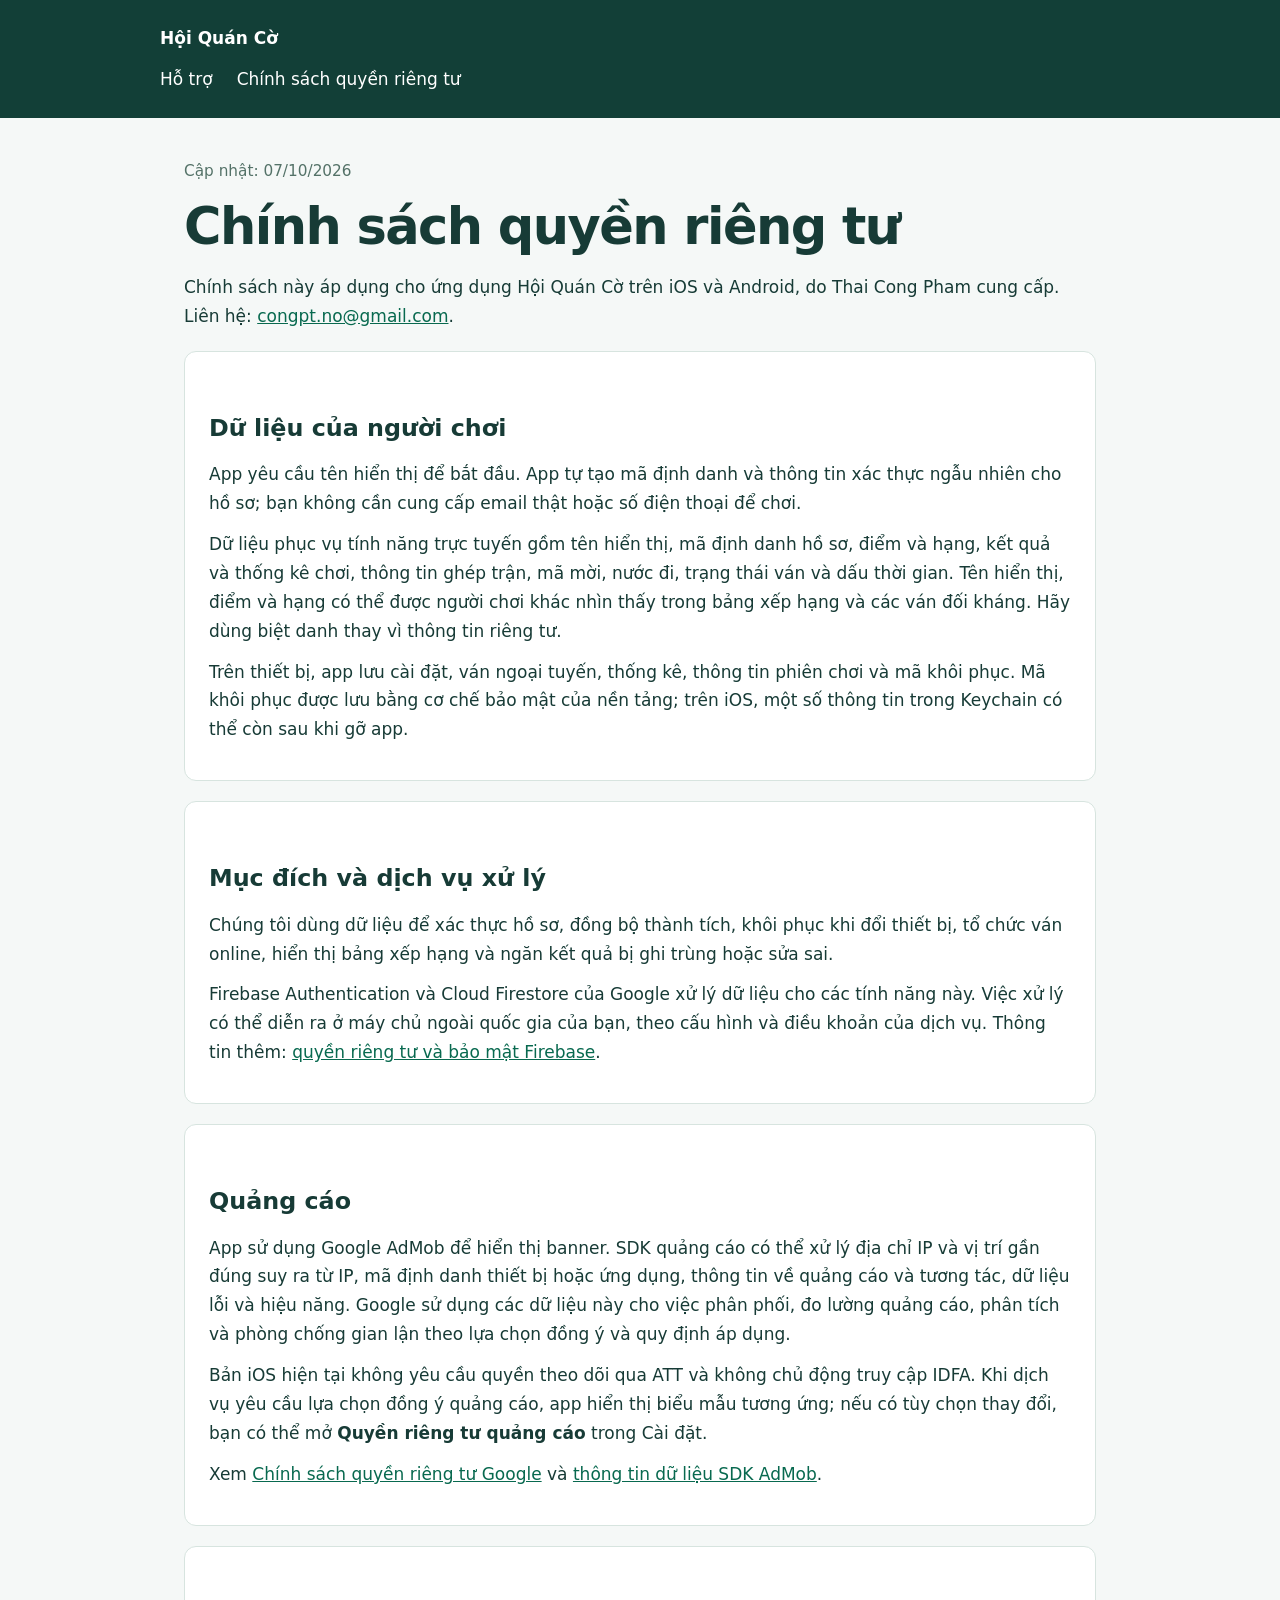
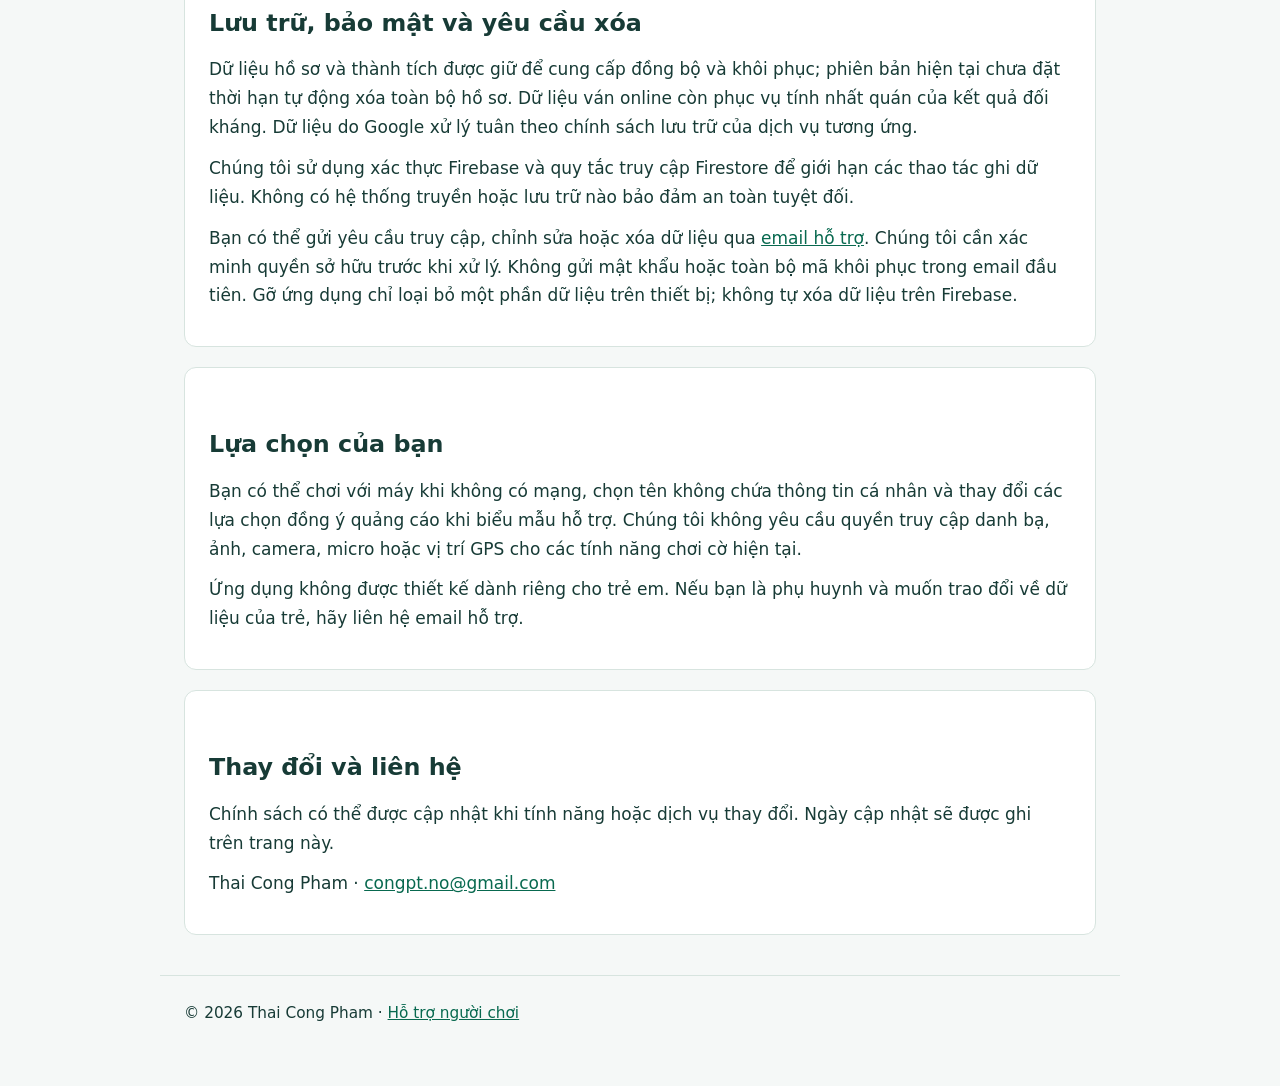
==== privacy.html @ 3de70e70 "Publish support and privacy pages for Hội Quán Cờ" ====
<!doctype html><html lang="vi"><head><meta charset="utf-8"><meta name="viewport" content="width=device-width,initial-scale=1"><title>Chính sách quyền riêng tư — Hội Quán Cờ</title><meta name="description" content="Dữ liệu người chơi, Firebase, quảng cáo AdMob và lựa chọn quyền riêng tư trong Hội Quán Cờ."><link rel="stylesheet" href="style.css"><link rel="icon" href="data:image/svg+xml,%3Csvg xmlns='http://www.w3.org/2000/svg' viewBox='0 0 32 32'%3E%3Crect width='32' height='32' rx='6' fill='%23123f37'/%3E%3Cpath d='M8 8h8v8H8zm8 8h8v8h-8z' fill='%23efcc73'/%3E%3C/svg%3E"></head><body><header><a href="./">Hội Quán Cờ</a><nav aria-label="Điều hướng"><a href="./">Hỗ trợ</a><a href="privacy.html" aria-current="page">Chính sách quyền riêng tư</a></nav></header><main><p class="meta">Cập nhật: 07/10/2026</p><h1>Chính sách quyền riêng tư</h1><p>Chính sách này áp dụng cho ứng dụng Hội Quán Cờ trên iOS và Android, do Thai Cong Pham cung cấp. Liên hệ: <a href="mailto:congpt.no@gmail.com">congpt.no@gmail.com</a>.</p><section><h2>Dữ liệu của người chơi</h2><p>App yêu cầu tên hiển thị để bắt đầu. App tự tạo mã định danh và thông tin xác thực ngẫu nhiên cho hồ sơ; bạn không cần cung cấp email thật hoặc số điện thoại để chơi.</p><p>Dữ liệu phục vụ tính năng trực tuyến gồm tên hiển thị, mã định danh hồ sơ, điểm và hạng, kết quả và thống kê chơi, thông tin ghép trận, mã mời, nước đi, trạng thái ván và dấu thời gian. Tên hiển thị, điểm và hạng có thể được người chơi khác nhìn thấy trong bảng xếp hạng và các ván đối kháng. Hãy dùng biệt danh thay vì thông tin riêng tư.</p><p>Trên thiết bị, app lưu cài đặt, ván ngoại tuyến, thống kê, thông tin phiên chơi và mã khôi phục. Mã khôi phục được lưu bằng cơ chế bảo mật của nền tảng; trên iOS, một số thông tin trong Keychain có thể còn sau khi gỡ app.</p></section><section><h2>Mục đích và dịch vụ xử lý</h2><p>Chúng tôi dùng dữ liệu để xác thực hồ sơ, đồng bộ thành tích, khôi phục khi đổi thiết bị, tổ chức ván online, hiển thị bảng xếp hạng và ngăn kết quả bị ghi trùng hoặc sửa sai.</p><p>Firebase Authentication và Cloud Firestore của Google xử lý dữ liệu cho các tính năng này. Việc xử lý có thể diễn ra ở máy chủ ngoài quốc gia của bạn, theo cấu hình và điều khoản của dịch vụ. Thông tin thêm: <a href="https://firebase.google.com/support/privacy">quyền riêng tư và bảo mật Firebase</a>.</p></section><section><h2>Quảng cáo</h2><p>App sử dụng Google AdMob để hiển thị banner. SDK quảng cáo có thể xử lý địa chỉ IP và vị trí gần đúng suy ra từ IP, mã định danh thiết bị hoặc ứng dụng, thông tin về quảng cáo và tương tác, dữ liệu lỗi và hiệu năng. Google sử dụng các dữ liệu này cho việc phân phối, đo lường quảng cáo, phân tích và phòng chống gian lận theo lựa chọn đồng ý và quy định áp dụng.</p><p>Bản iOS hiện tại không yêu cầu quyền theo dõi qua ATT và không chủ động truy cập IDFA. Khi dịch vụ yêu cầu lựa chọn đồng ý quảng cáo, app hiển thị biểu mẫu tương ứng; nếu có tùy chọn thay đổi, bạn có thể mở <strong>Quyền riêng tư quảng cáo</strong> trong Cài đặt.</p><p>Xem <a href="https://policies.google.com/privacy">Chính sách quyền riêng tư Google</a> và <a href="https://developers.google.com/admob/ios/privacy/data-disclosure">thông tin dữ liệu SDK AdMob</a>.</p></section><section><h2>Lưu trữ, bảo mật và yêu cầu xóa</h2><p>Dữ liệu hồ sơ và thành tích được giữ để cung cấp đồng bộ và khôi phục; phiên bản hiện tại chưa đặt thời hạn tự động xóa toàn bộ hồ sơ. Dữ liệu ván online còn phục vụ tính nhất quán của kết quả đối kháng. Dữ liệu do Google xử lý tuân theo chính sách lưu trữ của dịch vụ tương ứng.</p><p>Chúng tôi sử dụng xác thực Firebase và quy tắc truy cập Firestore để giới hạn các thao tác ghi dữ liệu. Không có hệ thống truyền hoặc lưu trữ nào bảo đảm an toàn tuyệt đối.</p><p>Bạn có thể gửi yêu cầu truy cập, chỉnh sửa hoặc xóa dữ liệu qua <a href="mailto:congpt.no@gmail.com?subject=Yeu%20cau%20du%20lieu%20Hoi%20Quan%20Co">email hỗ trợ</a>. Chúng tôi cần xác minh quyền sở hữu trước khi xử lý. Không gửi mật khẩu hoặc toàn bộ mã khôi phục trong email đầu tiên. Gỡ ứng dụng chỉ loại bỏ một phần dữ liệu trên thiết bị; không tự xóa dữ liệu trên Firebase.</p></section><section><h2>Lựa chọn của bạn</h2><p>Bạn có thể chơi với máy khi không có mạng, chọn tên không chứa thông tin cá nhân và thay đổi các lựa chọn đồng ý quảng cáo khi biểu mẫu hỗ trợ. Chúng tôi không yêu cầu quyền truy cập danh bạ, ảnh, camera, micro hoặc vị trí GPS cho các tính năng chơi cờ hiện tại.</p><p>Ứng dụng không được thiết kế dành riêng cho trẻ em. Nếu bạn là phụ huynh và muốn trao đổi về dữ liệu của trẻ, hãy liên hệ email hỗ trợ.</p></section><section><h2>Thay đổi và liên hệ</h2><p>Chính sách có thể được cập nhật khi tính năng hoặc dịch vụ thay đổi. Ngày cập nhật sẽ được ghi trên trang này.</p><p>Thai Cong Pham · <a href="mailto:congpt.no@gmail.com">congpt.no@gmail.com</a></p></section></main><footer>© 2026 Thai Cong Pham · <a href="./">Hỗ trợ người chơi</a></footer></body></html>
---- style.css ----
:root{font-family:system-ui,-apple-system,sans-serif;color:#173b36;background:#f5f8f7;font-size:17px;line-height:1.7}*{box-sizing:border-box}body{margin:0}header{background:#123f37;color:#fff;padding:24px max(24px,calc((100vw - 960px)/2))}header a{color:inherit;text-decoration:none;font-weight:750}nav{display:flex;gap:24px;flex-wrap:wrap;margin-top:12px}nav a{font-size:1rem;font-weight:500}main{max-width:960px;margin:40px auto;padding:0 24px}h1{font-size:clamp(2rem,5vw,3rem);line-height:1.2;letter-spacing:-.03em;margin:0 0 16px}h2{font-size:1.4rem;margin:32px 0 12px}p{margin:12px 0}a{color:#08694f;overflow-wrap:anywhere}section{background:white;border:1px solid #d7e4df;padding:24px;margin:20px 0;border-radius:12px}.meta{color:#547268;font-size:.9rem}footer{max-width:960px;margin:36px auto;padding:24px;border-top:1px solid #d7e4df;font-size:.9rem}li{margin-bottom:10px}strong{font-weight:700}@media(max-width:480px){main{margin-top:28px}section{padding:20px}nav{gap:16px}}
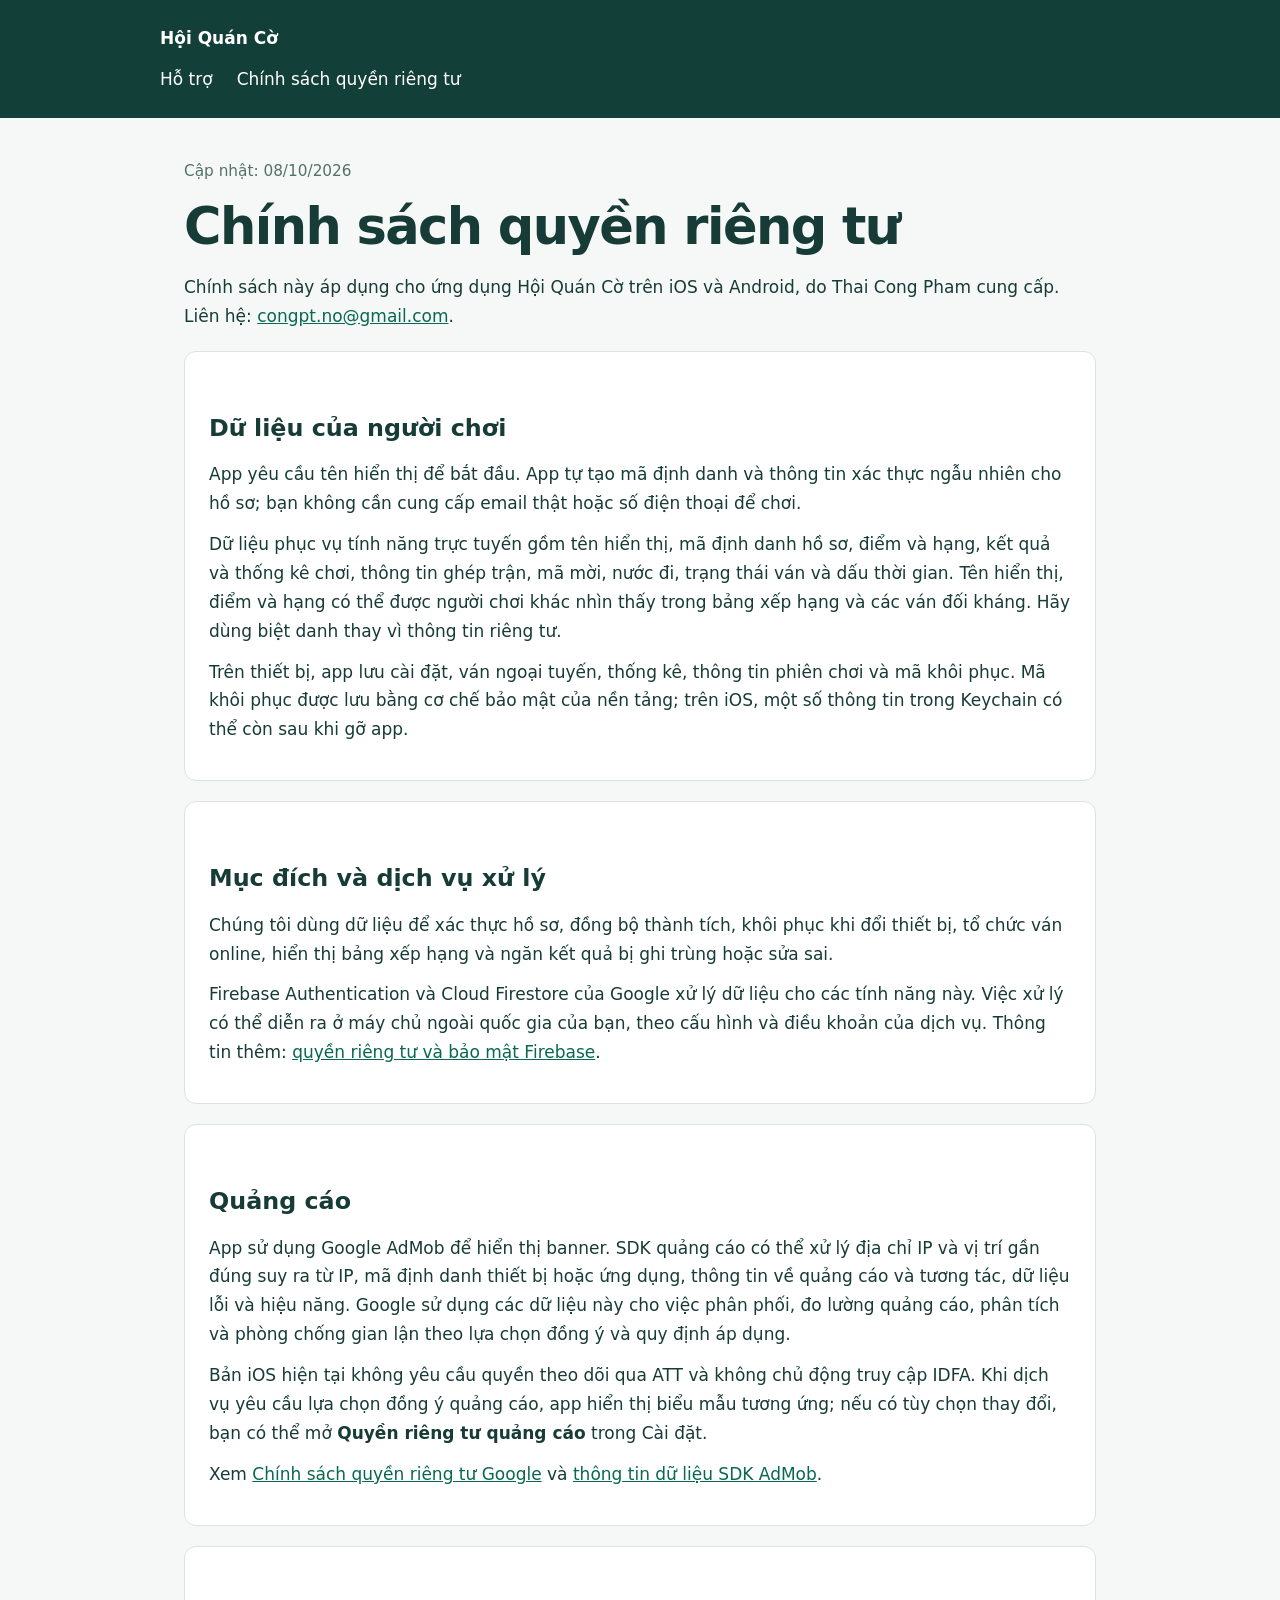
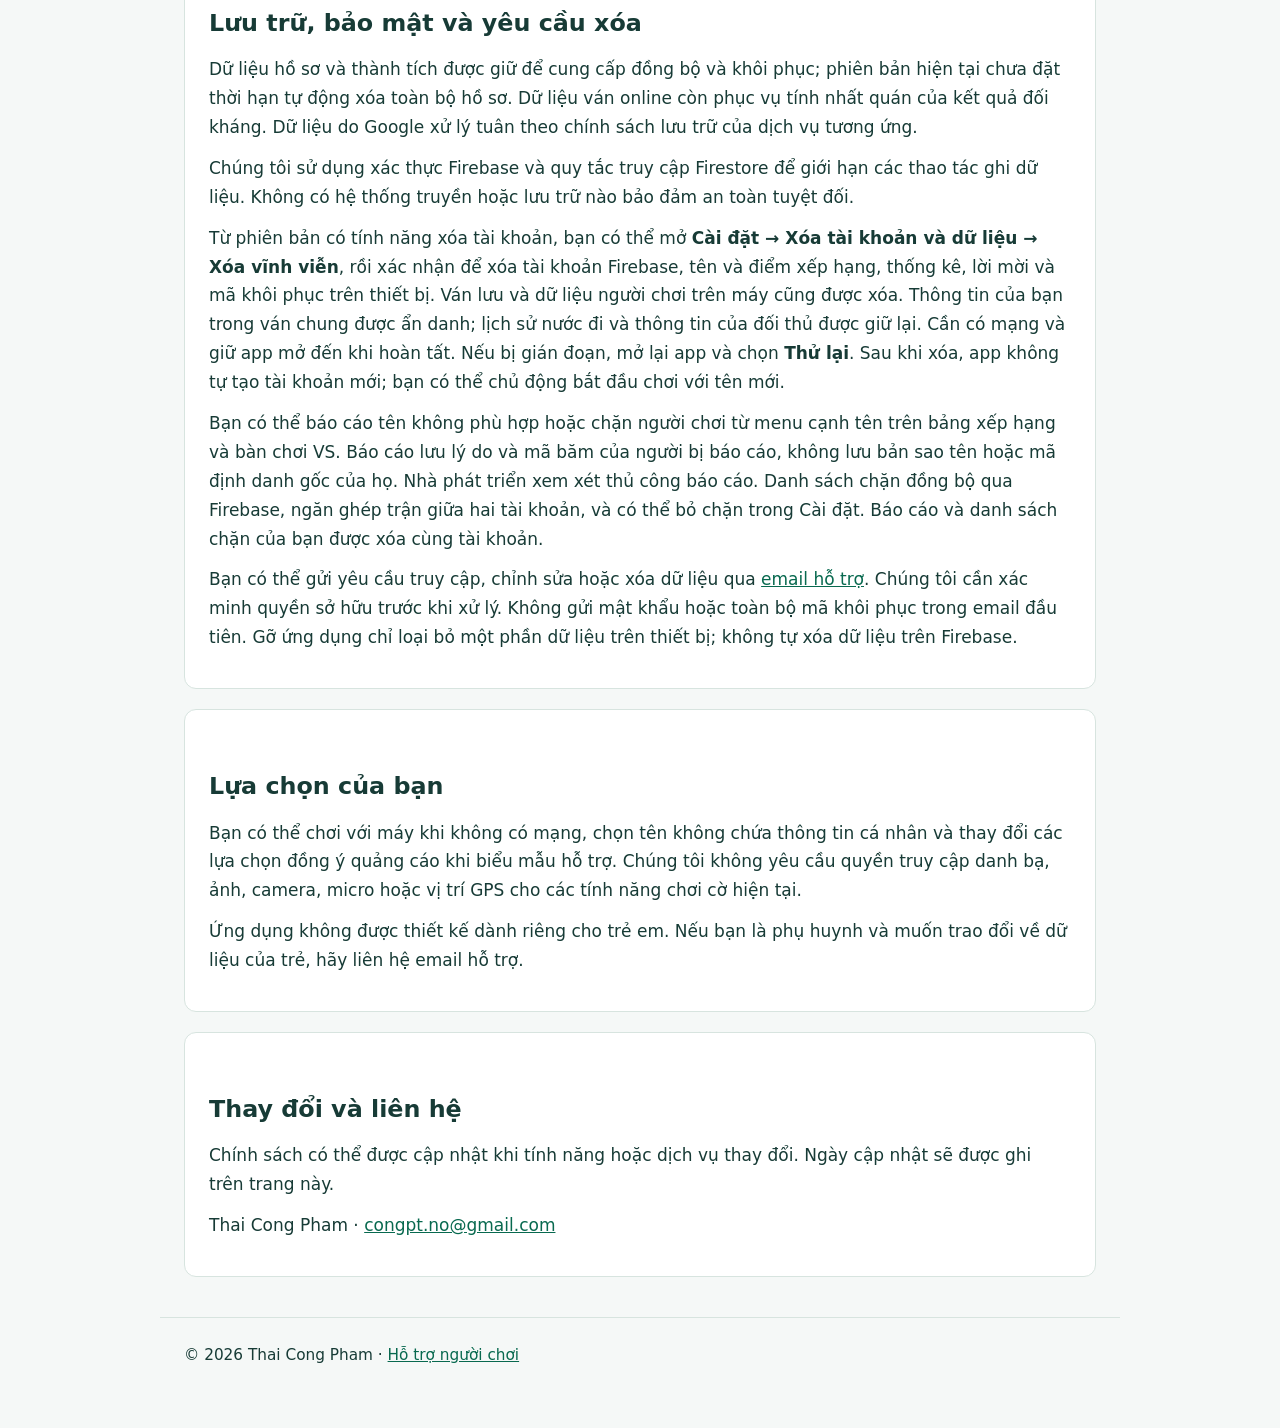
==== commit 87286045: "Document in-app account deletion and player safety controls" ====
--- a/privacy.html
+++ b/privacy.html
@@ -1 +1 @@
-<!doctype html><html lang="vi"><head><meta charset="utf-8"><meta name="viewport" content="width=device-width,initial-scale=1"><title>Chính sách quyền riêng tư — Hội Quán Cờ</title><meta name="description" content="Dữ liệu người chơi, Firebase, quảng cáo AdMob và lựa chọn quyền riêng tư trong Hội Quán Cờ."><link rel="stylesheet" href="style.css"><link rel="icon" href="data:image/svg+xml,%3Csvg xmlns='http://www.w3.org/2000/svg' viewBox='0 0 32 32'%3E%3Crect width='32' height='32' rx='6' fill='%23123f37'/%3E%3Cpath d='M8 8h8v8H8zm8 8h8v8h-8z' fill='%23efcc73'/%3E%3C/svg%3E"></head><body><header><a href="./">Hội Quán Cờ</a><nav aria-label="Điều hướng"><a href="./">Hỗ trợ</a><a href="privacy.html" aria-current="page">Chính sách quyền riêng tư</a></nav></header><main><p class="meta">Cập nhật: 07/10/2026</p><h1>Chính sách quyền riêng tư</h1><p>Chính sách này áp dụng cho ứng dụng Hội Quán Cờ trên iOS và Android, do Thai Cong Pham cung cấp. Liên hệ: <a href="mailto:congpt.no@gmail.com">congpt.no@gmail.com</a>.</p><section><h2>Dữ liệu của người chơi</h2><p>App yêu cầu tên hiển thị để bắt đầu. App tự tạo mã định danh và thông tin xác thực ngẫu nhiên cho hồ sơ; bạn không cần cung cấp email thật hoặc số điện thoại để chơi.</p><p>Dữ liệu phục vụ tính năng trực tuyến gồm tên hiển thị, mã định danh hồ sơ, điểm và hạng, kết quả và thống kê chơi, thông tin ghép trận, mã mời, nước đi, trạng thái ván và dấu thời gian. Tên hiển thị, điểm và hạng có thể được người chơi khác nhìn thấy trong bảng xếp hạng và các ván đối kháng. Hãy dùng biệt danh thay vì thông tin riêng tư.</p><p>Trên thiết bị, app lưu cài đặt, ván ngoại tuyến, thống kê, thông tin phiên chơi và mã khôi phục. Mã khôi phục được lưu bằng cơ chế bảo mật của nền tảng; trên iOS, một số thông tin trong Keychain có thể còn sau khi gỡ app.</p></section><section><h2>Mục đích và dịch vụ xử lý</h2><p>Chúng tôi dùng dữ liệu để xác thực hồ sơ, đồng bộ thành tích, khôi phục khi đổi thiết bị, tổ chức ván online, hiển thị bảng xếp hạng và ngăn kết quả bị ghi trùng hoặc sửa sai.</p><p>Firebase Authentication và Cloud Firestore của Google xử lý dữ liệu cho các tính năng này. Việc xử lý có thể diễn ra ở máy chủ ngoài quốc gia của bạn, theo cấu hình và điều khoản của dịch vụ. Thông tin thêm: <a href="https://firebase.google.com/support/privacy">quyền riêng tư và bảo mật Firebase</a>.</p></section><section><h2>Quảng cáo</h2><p>App sử dụng Google AdMob để hiển thị banner. SDK quảng cáo có thể xử lý địa chỉ IP và vị trí gần đúng suy ra từ IP, mã định danh thiết bị hoặc ứng dụng, thông tin về quảng cáo và tương tác, dữ liệu lỗi và hiệu năng. Google sử dụng các dữ liệu này cho việc phân phối, đo lường quảng cáo, phân tích và phòng chống gian lận theo lựa chọn đồng ý và quy định áp dụng.</p><p>Bản iOS hiện tại không yêu cầu quyền theo dõi qua ATT và không chủ động truy cập IDFA. Khi dịch vụ yêu cầu lựa chọn đồng ý quảng cáo, app hiển thị biểu mẫu tương ứng; nếu có tùy chọn thay đổi, bạn có thể mở <strong>Quyền riêng tư quảng cáo</strong> trong Cài đặt.</p><p>Xem <a href="https://policies.google.com/privacy">Chính sách quyền riêng tư Google</a> và <a href="https://developers.google.com/admob/ios/privacy/data-disclosure">thông tin dữ liệu SDK AdMob</a>.</p></section><section><h2>Lưu trữ, bảo mật và yêu cầu xóa</h2><p>Dữ liệu hồ sơ và thành tích được giữ để cung cấp đồng bộ và khôi phục; phiên bản hiện tại chưa đặt thời hạn tự động xóa toàn bộ hồ sơ. Dữ liệu ván online còn phục vụ tính nhất quán của kết quả đối kháng. Dữ liệu do Google xử lý tuân theo chính sách lưu trữ của dịch vụ tương ứng.</p><p>Chúng tôi sử dụng xác thực Firebase và quy tắc truy cập Firestore để giới hạn các thao tác ghi dữ liệu. Không có hệ thống truyền hoặc lưu trữ nào bảo đảm an toàn tuyệt đối.</p><p>Bạn có thể gửi yêu cầu truy cập, chỉnh sửa hoặc xóa dữ liệu qua <a href="mailto:congpt.no@gmail.com?subject=Yeu%20cau%20du%20lieu%20Hoi%20Quan%20Co">email hỗ trợ</a>. Chúng tôi cần xác minh quyền sở hữu trước khi xử lý. Không gửi mật khẩu hoặc toàn bộ mã khôi phục trong email đầu tiên. Gỡ ứng dụng chỉ loại bỏ một phần dữ liệu trên thiết bị; không tự xóa dữ liệu trên Firebase.</p></section><section><h2>Lựa chọn của bạn</h2><p>Bạn có thể chơi với máy khi không có mạng, chọn tên không chứa thông tin cá nhân và thay đổi các lựa chọn đồng ý quảng cáo khi biểu mẫu hỗ trợ. Chúng tôi không yêu cầu quyền truy cập danh bạ, ảnh, camera, micro hoặc vị trí GPS cho các tính năng chơi cờ hiện tại.</p><p>Ứng dụng không được thiết kế dành riêng cho trẻ em. Nếu bạn là phụ huynh và muốn trao đổi về dữ liệu của trẻ, hãy liên hệ email hỗ trợ.</p></section><section><h2>Thay đổi và liên hệ</h2><p>Chính sách có thể được cập nhật khi tính năng hoặc dịch vụ thay đổi. Ngày cập nhật sẽ được ghi trên trang này.</p><p>Thai Cong Pham · <a href="mailto:congpt.no@gmail.com">congpt.no@gmail.com</a></p></section></main><footer>© 2026 Thai Cong Pham · <a href="./">Hỗ trợ người chơi</a></footer></body></html>
+<!doctype html><html lang="vi"><head><meta charset="utf-8"><meta name="viewport" content="width=device-width,initial-scale=1"><title>Chính sách quyền riêng tư — Hội Quán Cờ</title><meta name="description" content="Dữ liệu người chơi, Firebase, quảng cáo AdMob và lựa chọn quyền riêng tư trong Hội Quán Cờ."><link rel="stylesheet" href="style.css"><link rel="icon" href="data:image/svg+xml,%3Csvg xmlns='http://www.w3.org/2000/svg' viewBox='0 0 32 32'%3E%3Crect width='32' height='32' rx='6' fill='%23123f37'/%3E%3Cpath d='M8 8h8v8H8zm8 8h8v8h-8z' fill='%23efcc73'/%3E%3C/svg%3E"></head><body><header><a href="./">Hội Quán Cờ</a><nav aria-label="Điều hướng"><a href="./">Hỗ trợ</a><a href="privacy.html" aria-current="page">Chính sách quyền riêng tư</a></nav></header><main><p class="meta">Cập nhật: 08/10/2026</p><h1>Chính sách quyền riêng tư</h1><p>Chính sách này áp dụng cho ứng dụng Hội Quán Cờ trên iOS và Android, do Thai Cong Pham cung cấp. Liên hệ: <a href="mailto:congpt.no@gmail.com">congpt.no@gmail.com</a>.</p><section><h2>Dữ liệu của người chơi</h2><p>App yêu cầu tên hiển thị để bắt đầu. App tự tạo mã định danh và thông tin xác thực ngẫu nhiên cho hồ sơ; bạn không cần cung cấp email thật hoặc số điện thoại để chơi.</p><p>Dữ liệu phục vụ tính năng trực tuyến gồm tên hiển thị, mã định danh hồ sơ, điểm và hạng, kết quả và thống kê chơi, thông tin ghép trận, mã mời, nước đi, trạng thái ván và dấu thời gian. Tên hiển thị, điểm và hạng có thể được người chơi khác nhìn thấy trong bảng xếp hạng và các ván đối kháng. Hãy dùng biệt danh thay vì thông tin riêng tư.</p><p>Trên thiết bị, app lưu cài đặt, ván ngoại tuyến, thống kê, thông tin phiên chơi và mã khôi phục. Mã khôi phục được lưu bằng cơ chế bảo mật của nền tảng; trên iOS, một số thông tin trong Keychain có thể còn sau khi gỡ app.</p></section><section><h2>Mục đích và dịch vụ xử lý</h2><p>Chúng tôi dùng dữ liệu để xác thực hồ sơ, đồng bộ thành tích, khôi phục khi đổi thiết bị, tổ chức ván online, hiển thị bảng xếp hạng và ngăn kết quả bị ghi trùng hoặc sửa sai.</p><p>Firebase Authentication và Cloud Firestore của Google xử lý dữ liệu cho các tính năng này. Việc xử lý có thể diễn ra ở máy chủ ngoài quốc gia của bạn, theo cấu hình và điều khoản của dịch vụ. Thông tin thêm: <a href="https://firebase.google.com/support/privacy">quyền riêng tư và bảo mật Firebase</a>.</p></section><section><h2>Quảng cáo</h2><p>App sử dụng Google AdMob để hiển thị banner. SDK quảng cáo có thể xử lý địa chỉ IP và vị trí gần đúng suy ra từ IP, mã định danh thiết bị hoặc ứng dụng, thông tin về quảng cáo và tương tác, dữ liệu lỗi và hiệu năng. Google sử dụng các dữ liệu này cho việc phân phối, đo lường quảng cáo, phân tích và phòng chống gian lận theo lựa chọn đồng ý và quy định áp dụng.</p><p>Bản iOS hiện tại không yêu cầu quyền theo dõi qua ATT và không chủ động truy cập IDFA. Khi dịch vụ yêu cầu lựa chọn đồng ý quảng cáo, app hiển thị biểu mẫu tương ứng; nếu có tùy chọn thay đổi, bạn có thể mở <strong>Quyền riêng tư quảng cáo</strong> trong Cài đặt.</p><p>Xem <a href="https://policies.google.com/privacy">Chính sách quyền riêng tư Google</a> và <a href="https://developers.google.com/admob/ios/privacy/data-disclosure">thông tin dữ liệu SDK AdMob</a>.</p></section><section><h2>Lưu trữ, bảo mật và yêu cầu xóa</h2><p>Dữ liệu hồ sơ và thành tích được giữ để cung cấp đồng bộ và khôi phục; phiên bản hiện tại chưa đặt thời hạn tự động xóa toàn bộ hồ sơ. Dữ liệu ván online còn phục vụ tính nhất quán của kết quả đối kháng. Dữ liệu do Google xử lý tuân theo chính sách lưu trữ của dịch vụ tương ứng.</p><p>Chúng tôi sử dụng xác thực Firebase và quy tắc truy cập Firestore để giới hạn các thao tác ghi dữ liệu. Không có hệ thống truyền hoặc lưu trữ nào bảo đảm an toàn tuyệt đối.</p><p>Từ phiên bản có tính năng xóa tài khoản, bạn có thể mở <strong>Cài đặt → Xóa tài khoản và dữ liệu → Xóa vĩnh viễn</strong>, rồi xác nhận để xóa tài khoản Firebase, tên và điểm xếp hạng, thống kê, lời mời và mã khôi phục trên thiết bị. Ván lưu và dữ liệu người chơi trên máy cũng được xóa. Thông tin của bạn trong ván chung được ẩn danh; lịch sử nước đi và thông tin của đối thủ được giữ lại. Cần có mạng và giữ app mở đến khi hoàn tất. Nếu bị gián đoạn, mở lại app và chọn <strong>Thử lại</strong>. Sau khi xóa, app không tự tạo tài khoản mới; bạn có thể chủ động bắt đầu chơi với tên mới.</p><p>Bạn có thể báo cáo tên không phù hợp hoặc chặn người chơi từ menu cạnh tên trên bảng xếp hạng và bàn chơi VS. Báo cáo lưu lý do và mã băm của người bị báo cáo, không lưu bản sao tên hoặc mã định danh gốc của họ. Nhà phát triển xem xét thủ công báo cáo. Danh sách chặn đồng bộ qua Firebase, ngăn ghép trận giữa hai tài khoản, và có thể bỏ chặn trong Cài đặt. Báo cáo và danh sách chặn của bạn được xóa cùng tài khoản.</p><p>Bạn có thể gửi yêu cầu truy cập, chỉnh sửa hoặc xóa dữ liệu qua <a href="mailto:congpt.no@gmail.com?subject=Yeu%20cau%20du%20lieu%20Hoi%20Quan%20Co">email hỗ trợ</a>. Chúng tôi cần xác minh quyền sở hữu trước khi xử lý. Không gửi mật khẩu hoặc toàn bộ mã khôi phục trong email đầu tiên. Gỡ ứng dụng chỉ loại bỏ một phần dữ liệu trên thiết bị; không tự xóa dữ liệu trên Firebase.</p></section><section><h2>Lựa chọn của bạn</h2><p>Bạn có thể chơi với máy khi không có mạng, chọn tên không chứa thông tin cá nhân và thay đổi các lựa chọn đồng ý quảng cáo khi biểu mẫu hỗ trợ. Chúng tôi không yêu cầu quyền truy cập danh bạ, ảnh, camera, micro hoặc vị trí GPS cho các tính năng chơi cờ hiện tại.</p><p>Ứng dụng không được thiết kế dành riêng cho trẻ em. Nếu bạn là phụ huynh và muốn trao đổi về dữ liệu của trẻ, hãy liên hệ email hỗ trợ.</p></section><section><h2>Thay đổi và liên hệ</h2><p>Chính sách có thể được cập nhật khi tính năng hoặc dịch vụ thay đổi. Ngày cập nhật sẽ được ghi trên trang này.</p><p>Thai Cong Pham · <a href="mailto:congpt.no@gmail.com">congpt.no@gmail.com</a></p></section></main><footer>© 2026 Thai Cong Pham · <a href="./">Hỗ trợ người chơi</a></footer></body></html>
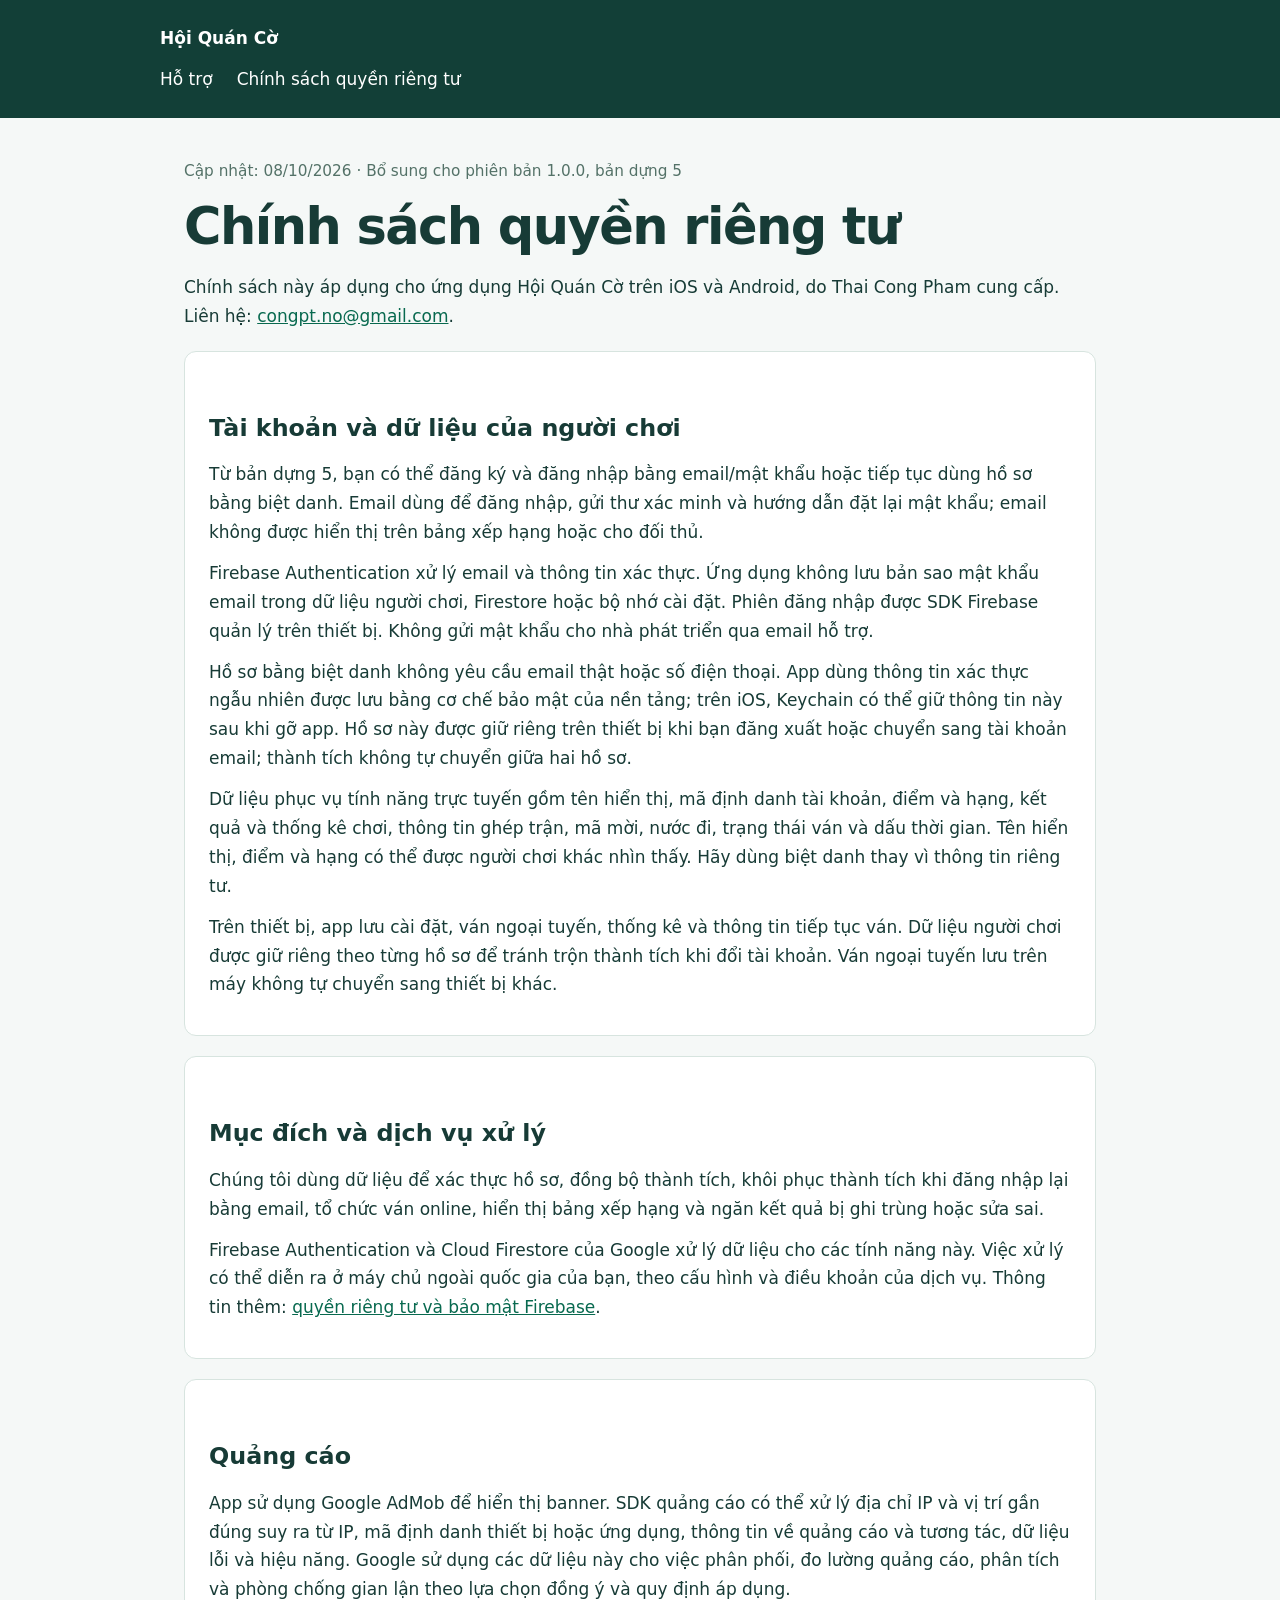
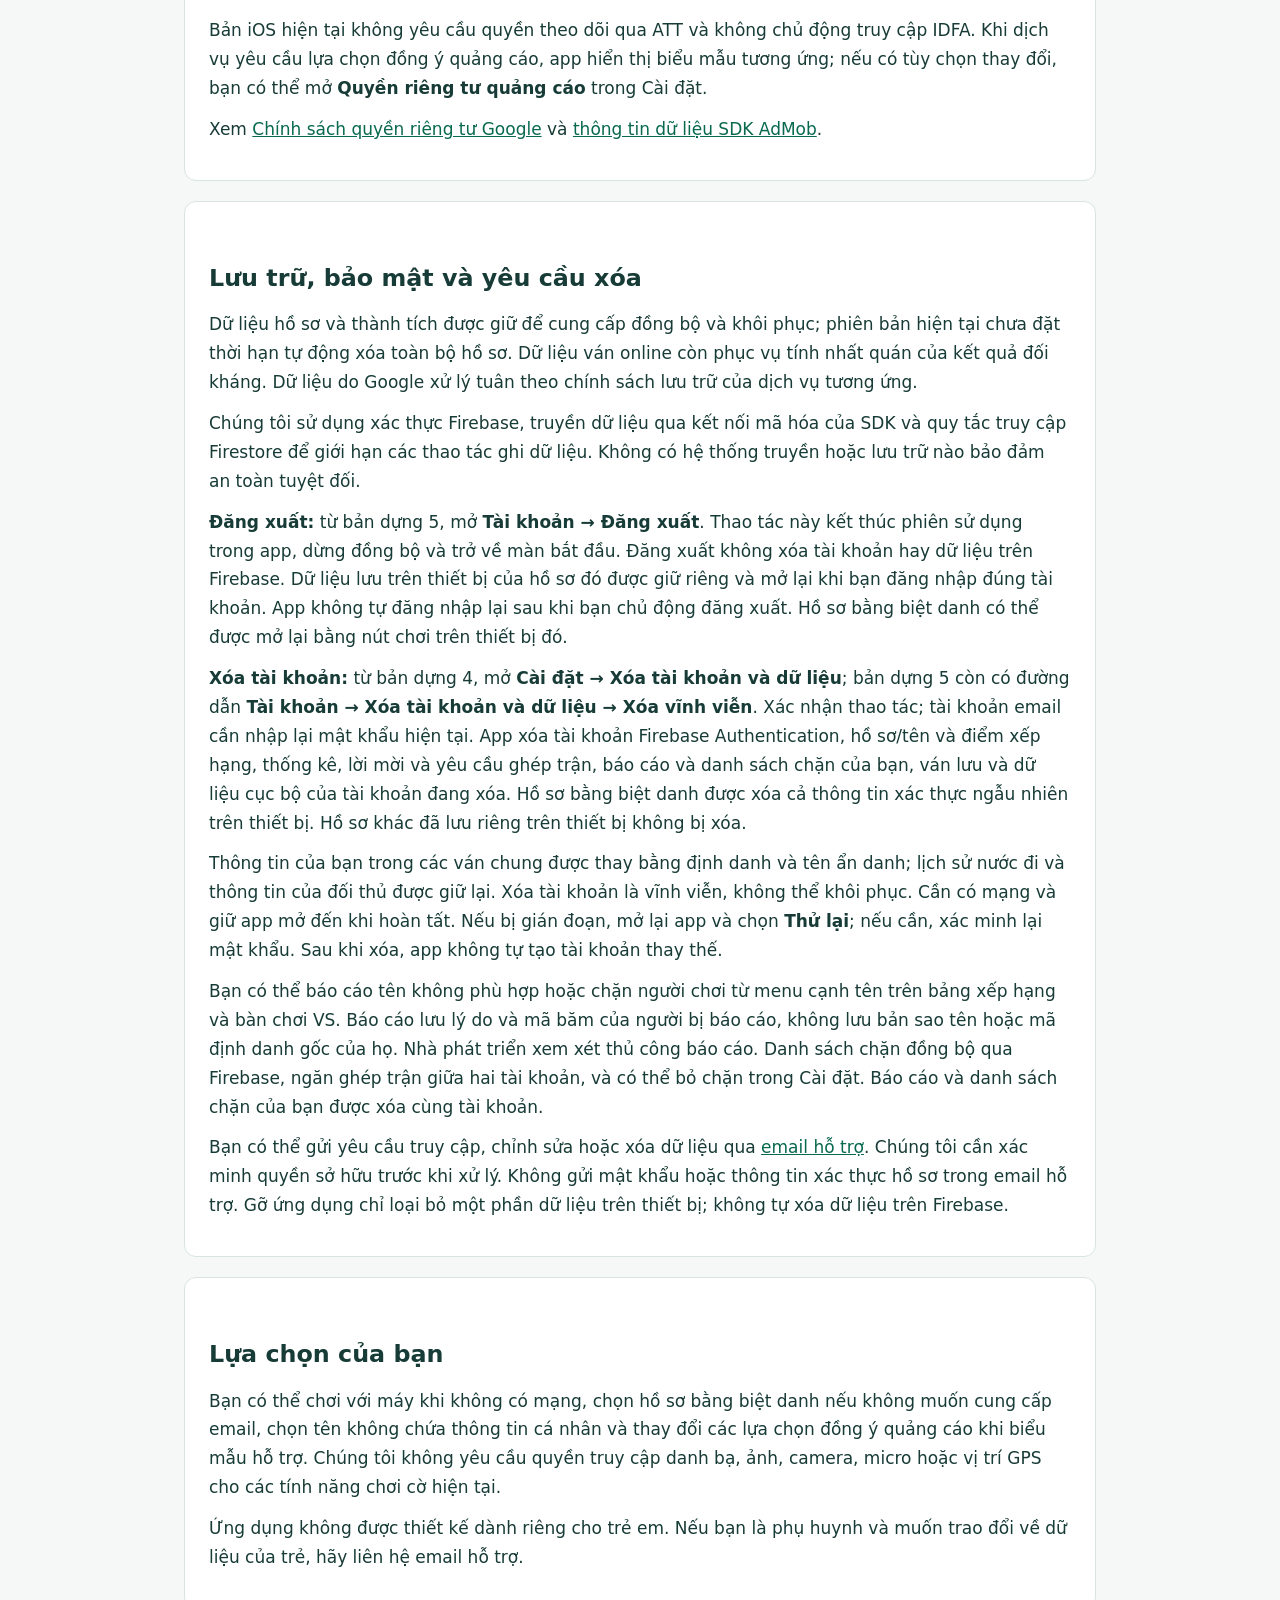
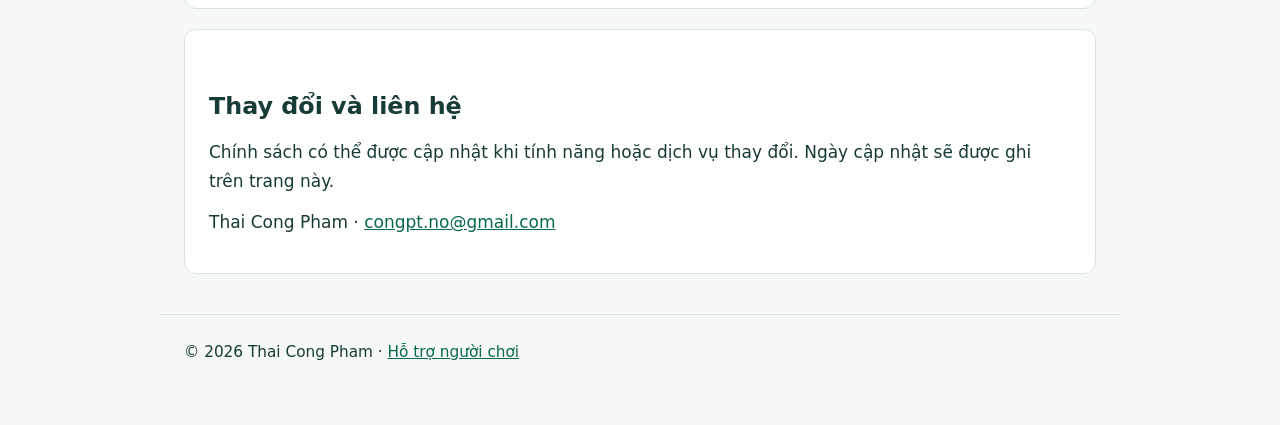
==== commit a2c52cf9: "Clarify email accounts, sign-out and account deletion for build 5" ====
--- a/privacy.html
+++ b/privacy.html
@@ -1 +1 @@
-<!doctype html><html lang="vi"><head><meta charset="utf-8"><meta name="viewport" content="width=device-width,initial-scale=1"><title>Chính sách quyền riêng tư — Hội Quán Cờ</title><meta name="description" content="Dữ liệu người chơi, Firebase, quảng cáo AdMob và lựa chọn quyền riêng tư trong Hội Quán Cờ."><link rel="stylesheet" href="style.css"><link rel="icon" href="data:image/svg+xml,%3Csvg xmlns='http://www.w3.org/2000/svg' viewBox='0 0 32 32'%3E%3Crect width='32' height='32' rx='6' fill='%23123f37'/%3E%3Cpath d='M8 8h8v8H8zm8 8h8v8h-8z' fill='%23efcc73'/%3E%3C/svg%3E"></head><body><header><a href="./">Hội Quán Cờ</a><nav aria-label="Điều hướng"><a href="./">Hỗ trợ</a><a href="privacy.html" aria-current="page">Chính sách quyền riêng tư</a></nav></header><main><p class="meta">Cập nhật: 08/10/2026</p><h1>Chính sách quyền riêng tư</h1><p>Chính sách này áp dụng cho ứng dụng Hội Quán Cờ trên iOS và Android, do Thai Cong Pham cung cấp. Liên hệ: <a href="mailto:congpt.no@gmail.com">congpt.no@gmail.com</a>.</p><section><h2>Dữ liệu của người chơi</h2><p>App yêu cầu tên hiển thị để bắt đầu. App tự tạo mã định danh và thông tin xác thực ngẫu nhiên cho hồ sơ; bạn không cần cung cấp email thật hoặc số điện thoại để chơi.</p><p>Dữ liệu phục vụ tính năng trực tuyến gồm tên hiển thị, mã định danh hồ sơ, điểm và hạng, kết quả và thống kê chơi, thông tin ghép trận, mã mời, nước đi, trạng thái ván và dấu thời gian. Tên hiển thị, điểm và hạng có thể được người chơi khác nhìn thấy trong bảng xếp hạng và các ván đối kháng. Hãy dùng biệt danh thay vì thông tin riêng tư.</p><p>Trên thiết bị, app lưu cài đặt, ván ngoại tuyến, thống kê, thông tin phiên chơi và mã khôi phục. Mã khôi phục được lưu bằng cơ chế bảo mật của nền tảng; trên iOS, một số thông tin trong Keychain có thể còn sau khi gỡ app.</p></section><section><h2>Mục đích và dịch vụ xử lý</h2><p>Chúng tôi dùng dữ liệu để xác thực hồ sơ, đồng bộ thành tích, khôi phục khi đổi thiết bị, tổ chức ván online, hiển thị bảng xếp hạng và ngăn kết quả bị ghi trùng hoặc sửa sai.</p><p>Firebase Authentication và Cloud Firestore của Google xử lý dữ liệu cho các tính năng này. Việc xử lý có thể diễn ra ở máy chủ ngoài quốc gia của bạn, theo cấu hình và điều khoản của dịch vụ. Thông tin thêm: <a href="https://firebase.google.com/support/privacy">quyền riêng tư và bảo mật Firebase</a>.</p></section><section><h2>Quảng cáo</h2><p>App sử dụng Google AdMob để hiển thị banner. SDK quảng cáo có thể xử lý địa chỉ IP và vị trí gần đúng suy ra từ IP, mã định danh thiết bị hoặc ứng dụng, thông tin về quảng cáo và tương tác, dữ liệu lỗi và hiệu năng. Google sử dụng các dữ liệu này cho việc phân phối, đo lường quảng cáo, phân tích và phòng chống gian lận theo lựa chọn đồng ý và quy định áp dụng.</p><p>Bản iOS hiện tại không yêu cầu quyền theo dõi qua ATT và không chủ động truy cập IDFA. Khi dịch vụ yêu cầu lựa chọn đồng ý quảng cáo, app hiển thị biểu mẫu tương ứng; nếu có tùy chọn thay đổi, bạn có thể mở <strong>Quyền riêng tư quảng cáo</strong> trong Cài đặt.</p><p>Xem <a href="https://policies.google.com/privacy">Chính sách quyền riêng tư Google</a> và <a href="https://developers.google.com/admob/ios/privacy/data-disclosure">thông tin dữ liệu SDK AdMob</a>.</p></section><section><h2>Lưu trữ, bảo mật và yêu cầu xóa</h2><p>Dữ liệu hồ sơ và thành tích được giữ để cung cấp đồng bộ và khôi phục; phiên bản hiện tại chưa đặt thời hạn tự động xóa toàn bộ hồ sơ. Dữ liệu ván online còn phục vụ tính nhất quán của kết quả đối kháng. Dữ liệu do Google xử lý tuân theo chính sách lưu trữ của dịch vụ tương ứng.</p><p>Chúng tôi sử dụng xác thực Firebase và quy tắc truy cập Firestore để giới hạn các thao tác ghi dữ liệu. Không có hệ thống truyền hoặc lưu trữ nào bảo đảm an toàn tuyệt đối.</p><p>Từ phiên bản có tính năng xóa tài khoản, bạn có thể mở <strong>Cài đặt → Xóa tài khoản và dữ liệu → Xóa vĩnh viễn</strong>, rồi xác nhận để xóa tài khoản Firebase, tên và điểm xếp hạng, thống kê, lời mời và mã khôi phục trên thiết bị. Ván lưu và dữ liệu người chơi trên máy cũng được xóa. Thông tin của bạn trong ván chung được ẩn danh; lịch sử nước đi và thông tin của đối thủ được giữ lại. Cần có mạng và giữ app mở đến khi hoàn tất. Nếu bị gián đoạn, mở lại app và chọn <strong>Thử lại</strong>. Sau khi xóa, app không tự tạo tài khoản mới; bạn có thể chủ động bắt đầu chơi với tên mới.</p><p>Bạn có thể báo cáo tên không phù hợp hoặc chặn người chơi từ menu cạnh tên trên bảng xếp hạng và bàn chơi VS. Báo cáo lưu lý do và mã băm của người bị báo cáo, không lưu bản sao tên hoặc mã định danh gốc của họ. Nhà phát triển xem xét thủ công báo cáo. Danh sách chặn đồng bộ qua Firebase, ngăn ghép trận giữa hai tài khoản, và có thể bỏ chặn trong Cài đặt. Báo cáo và danh sách chặn của bạn được xóa cùng tài khoản.</p><p>Bạn có thể gửi yêu cầu truy cập, chỉnh sửa hoặc xóa dữ liệu qua <a href="mailto:congpt.no@gmail.com?subject=Yeu%20cau%20du%20lieu%20Hoi%20Quan%20Co">email hỗ trợ</a>. Chúng tôi cần xác minh quyền sở hữu trước khi xử lý. Không gửi mật khẩu hoặc toàn bộ mã khôi phục trong email đầu tiên. Gỡ ứng dụng chỉ loại bỏ một phần dữ liệu trên thiết bị; không tự xóa dữ liệu trên Firebase.</p></section><section><h2>Lựa chọn của bạn</h2><p>Bạn có thể chơi với máy khi không có mạng, chọn tên không chứa thông tin cá nhân và thay đổi các lựa chọn đồng ý quảng cáo khi biểu mẫu hỗ trợ. Chúng tôi không yêu cầu quyền truy cập danh bạ, ảnh, camera, micro hoặc vị trí GPS cho các tính năng chơi cờ hiện tại.</p><p>Ứng dụng không được thiết kế dành riêng cho trẻ em. Nếu bạn là phụ huynh và muốn trao đổi về dữ liệu của trẻ, hãy liên hệ email hỗ trợ.</p></section><section><h2>Thay đổi và liên hệ</h2><p>Chính sách có thể được cập nhật khi tính năng hoặc dịch vụ thay đổi. Ngày cập nhật sẽ được ghi trên trang này.</p><p>Thai Cong Pham · <a href="mailto:congpt.no@gmail.com">congpt.no@gmail.com</a></p></section></main><footer>© 2026 Thai Cong Pham · <a href="./">Hỗ trợ người chơi</a></footer></body></html>
+<!doctype html><html lang="vi"><head><meta charset="utf-8"><meta name="viewport" content="width=device-width,initial-scale=1"><title>Chính sách quyền riêng tư — Hội Quán Cờ</title><meta name="description" content="Dữ liệu người chơi, Firebase, quảng cáo AdMob và lựa chọn quyền riêng tư trong Hội Quán Cờ."><link rel="stylesheet" href="style.css"><link rel="icon" href="data:image/svg+xml,%3Csvg xmlns='http://www.w3.org/2000/svg' viewBox='0 0 32 32'%3E%3Crect width='32' height='32' rx='6' fill='%23123f37'/%3E%3Cpath d='M8 8h8v8H8zm8 8h8v8h-8z' fill='%23efcc73'/%3E%3C/svg%3E"></head><body><header><a href="./">Hội Quán Cờ</a><nav aria-label="Điều hướng"><a href="./">Hỗ trợ</a><a href="privacy.html" aria-current="page">Chính sách quyền riêng tư</a></nav></header><main><p class="meta">Cập nhật: 08/10/2026 · Bổ sung cho phiên bản 1.0.0, bản dựng 5</p><h1>Chính sách quyền riêng tư</h1><p>Chính sách này áp dụng cho ứng dụng Hội Quán Cờ trên iOS và Android, do Thai Cong Pham cung cấp. Liên hệ: <a href="mailto:congpt.no@gmail.com">congpt.no@gmail.com</a>.</p><section><h2>Tài khoản và dữ liệu của người chơi</h2><p>Từ bản dựng 5, bạn có thể đăng ký và đăng nhập bằng email/mật khẩu hoặc tiếp tục dùng hồ sơ bằng biệt danh. Email dùng để đăng nhập, gửi thư xác minh và hướng dẫn đặt lại mật khẩu; email không được hiển thị trên bảng xếp hạng hoặc cho đối thủ.</p><p>Firebase Authentication xử lý email và thông tin xác thực. Ứng dụng không lưu bản sao mật khẩu email trong dữ liệu người chơi, Firestore hoặc bộ nhớ cài đặt. Phiên đăng nhập được SDK Firebase quản lý trên thiết bị. Không gửi mật khẩu cho nhà phát triển qua email hỗ trợ.</p><p>Hồ sơ bằng biệt danh không yêu cầu email thật hoặc số điện thoại. App dùng thông tin xác thực ngẫu nhiên được lưu bằng cơ chế bảo mật của nền tảng; trên iOS, Keychain có thể giữ thông tin này sau khi gỡ app. Hồ sơ này được giữ riêng trên thiết bị khi bạn đăng xuất hoặc chuyển sang tài khoản email; thành tích không tự chuyển giữa hai hồ sơ.</p><p>Dữ liệu phục vụ tính năng trực tuyến gồm tên hiển thị, mã định danh tài khoản, điểm và hạng, kết quả và thống kê chơi, thông tin ghép trận, mã mời, nước đi, trạng thái ván và dấu thời gian. Tên hiển thị, điểm và hạng có thể được người chơi khác nhìn thấy. Hãy dùng biệt danh thay vì thông tin riêng tư.</p><p>Trên thiết bị, app lưu cài đặt, ván ngoại tuyến, thống kê và thông tin tiếp tục ván. Dữ liệu người chơi được giữ riêng theo từng hồ sơ để tránh trộn thành tích khi đổi tài khoản. Ván ngoại tuyến lưu trên máy không tự chuyển sang thiết bị khác.</p></section><section><h2>Mục đích và dịch vụ xử lý</h2><p>Chúng tôi dùng dữ liệu để xác thực hồ sơ, đồng bộ thành tích, khôi phục thành tích khi đăng nhập lại bằng email, tổ chức ván online, hiển thị bảng xếp hạng và ngăn kết quả bị ghi trùng hoặc sửa sai.</p><p>Firebase Authentication và Cloud Firestore của Google xử lý dữ liệu cho các tính năng này. Việc xử lý có thể diễn ra ở máy chủ ngoài quốc gia của bạn, theo cấu hình và điều khoản của dịch vụ. Thông tin thêm: <a href="https://firebase.google.com/support/privacy">quyền riêng tư và bảo mật Firebase</a>.</p></section><section><h2>Quảng cáo</h2><p>App sử dụng Google AdMob để hiển thị banner. SDK quảng cáo có thể xử lý địa chỉ IP và vị trí gần đúng suy ra từ IP, mã định danh thiết bị hoặc ứng dụng, thông tin về quảng cáo và tương tác, dữ liệu lỗi và hiệu năng. Google sử dụng các dữ liệu này cho việc phân phối, đo lường quảng cáo, phân tích và phòng chống gian lận theo lựa chọn đồng ý và quy định áp dụng.</p><p>Bản iOS hiện tại không yêu cầu quyền theo dõi qua ATT và không chủ động truy cập IDFA. Khi dịch vụ yêu cầu lựa chọn đồng ý quảng cáo, app hiển thị biểu mẫu tương ứng; nếu có tùy chọn thay đổi, bạn có thể mở <strong>Quyền riêng tư quảng cáo</strong> trong Cài đặt.</p><p>Xem <a href="https://policies.google.com/privacy">Chính sách quyền riêng tư Google</a> và <a href="https://developers.google.com/admob/ios/privacy/data-disclosure">thông tin dữ liệu SDK AdMob</a>.</p></section><section><h2>Lưu trữ, bảo mật và yêu cầu xóa</h2><p>Dữ liệu hồ sơ và thành tích được giữ để cung cấp đồng bộ và khôi phục; phiên bản hiện tại chưa đặt thời hạn tự động xóa toàn bộ hồ sơ. Dữ liệu ván online còn phục vụ tính nhất quán của kết quả đối kháng. Dữ liệu do Google xử lý tuân theo chính sách lưu trữ của dịch vụ tương ứng.</p><p>Chúng tôi sử dụng xác thực Firebase, truyền dữ liệu qua kết nối mã hóa của SDK và quy tắc truy cập Firestore để giới hạn các thao tác ghi dữ liệu. Không có hệ thống truyền hoặc lưu trữ nào bảo đảm an toàn tuyệt đối.</p><p><strong>Đăng xuất:</strong> từ bản dựng 5, mở <strong>Tài khoản → Đăng xuất</strong>. Thao tác này kết thúc phiên sử dụng trong app, dừng đồng bộ và trở về màn bắt đầu. Đăng xuất không xóa tài khoản hay dữ liệu trên Firebase. Dữ liệu lưu trên thiết bị của hồ sơ đó được giữ riêng và mở lại khi bạn đăng nhập đúng tài khoản. App không tự đăng nhập lại sau khi bạn chủ động đăng xuất. Hồ sơ bằng biệt danh có thể được mở lại bằng nút chơi trên thiết bị đó.</p><p><strong>Xóa tài khoản:</strong> từ bản dựng 4, mở <strong>Cài đặt → Xóa tài khoản và dữ liệu</strong>; bản dựng 5 còn có đường dẫn <strong>Tài khoản → Xóa tài khoản và dữ liệu → Xóa vĩnh viễn</strong>. Xác nhận thao tác; tài khoản email cần nhập lại mật khẩu hiện tại. App xóa tài khoản Firebase Authentication, hồ sơ/tên và điểm xếp hạng, thống kê, lời mời và yêu cầu ghép trận, báo cáo và danh sách chặn của bạn, ván lưu và dữ liệu cục bộ của tài khoản đang xóa. Hồ sơ bằng biệt danh được xóa cả thông tin xác thực ngẫu nhiên trên thiết bị. Hồ sơ khác đã lưu riêng trên thiết bị không bị xóa.</p><p>Thông tin của bạn trong các ván chung được thay bằng định danh và tên ẩn danh; lịch sử nước đi và thông tin của đối thủ được giữ lại. Xóa tài khoản là vĩnh viễn, không thể khôi phục. Cần có mạng và giữ app mở đến khi hoàn tất. Nếu bị gián đoạn, mở lại app và chọn <strong>Thử lại</strong>; nếu cần, xác minh lại mật khẩu. Sau khi xóa, app không tự tạo tài khoản thay thế.</p><p>Bạn có thể báo cáo tên không phù hợp hoặc chặn người chơi từ menu cạnh tên trên bảng xếp hạng và bàn chơi VS. Báo cáo lưu lý do và mã băm của người bị báo cáo, không lưu bản sao tên hoặc mã định danh gốc của họ. Nhà phát triển xem xét thủ công báo cáo. Danh sách chặn đồng bộ qua Firebase, ngăn ghép trận giữa hai tài khoản, và có thể bỏ chặn trong Cài đặt. Báo cáo và danh sách chặn của bạn được xóa cùng tài khoản.</p><p>Bạn có thể gửi yêu cầu truy cập, chỉnh sửa hoặc xóa dữ liệu qua <a href="mailto:congpt.no@gmail.com?subject=Yeu%20cau%20du%20lieu%20Hoi%20Quan%20Co">email hỗ trợ</a>. Chúng tôi cần xác minh quyền sở hữu trước khi xử lý. Không gửi mật khẩu hoặc thông tin xác thực hồ sơ trong email hỗ trợ. Gỡ ứng dụng chỉ loại bỏ một phần dữ liệu trên thiết bị; không tự xóa dữ liệu trên Firebase.</p></section><section><h2>Lựa chọn của bạn</h2><p>Bạn có thể chơi với máy khi không có mạng, chọn hồ sơ bằng biệt danh nếu không muốn cung cấp email, chọn tên không chứa thông tin cá nhân và thay đổi các lựa chọn đồng ý quảng cáo khi biểu mẫu hỗ trợ. Chúng tôi không yêu cầu quyền truy cập danh bạ, ảnh, camera, micro hoặc vị trí GPS cho các tính năng chơi cờ hiện tại.</p><p>Ứng dụng không được thiết kế dành riêng cho trẻ em. Nếu bạn là phụ huynh và muốn trao đổi về dữ liệu của trẻ, hãy liên hệ email hỗ trợ.</p></section><section><h2>Thay đổi và liên hệ</h2><p>Chính sách có thể được cập nhật khi tính năng hoặc dịch vụ thay đổi. Ngày cập nhật sẽ được ghi trên trang này.</p><p>Thai Cong Pham · <a href="mailto:congpt.no@gmail.com">congpt.no@gmail.com</a></p></section></main><footer>© 2026 Thai Cong Pham · <a href="./">Hỗ trợ người chơi</a></footer></body></html>
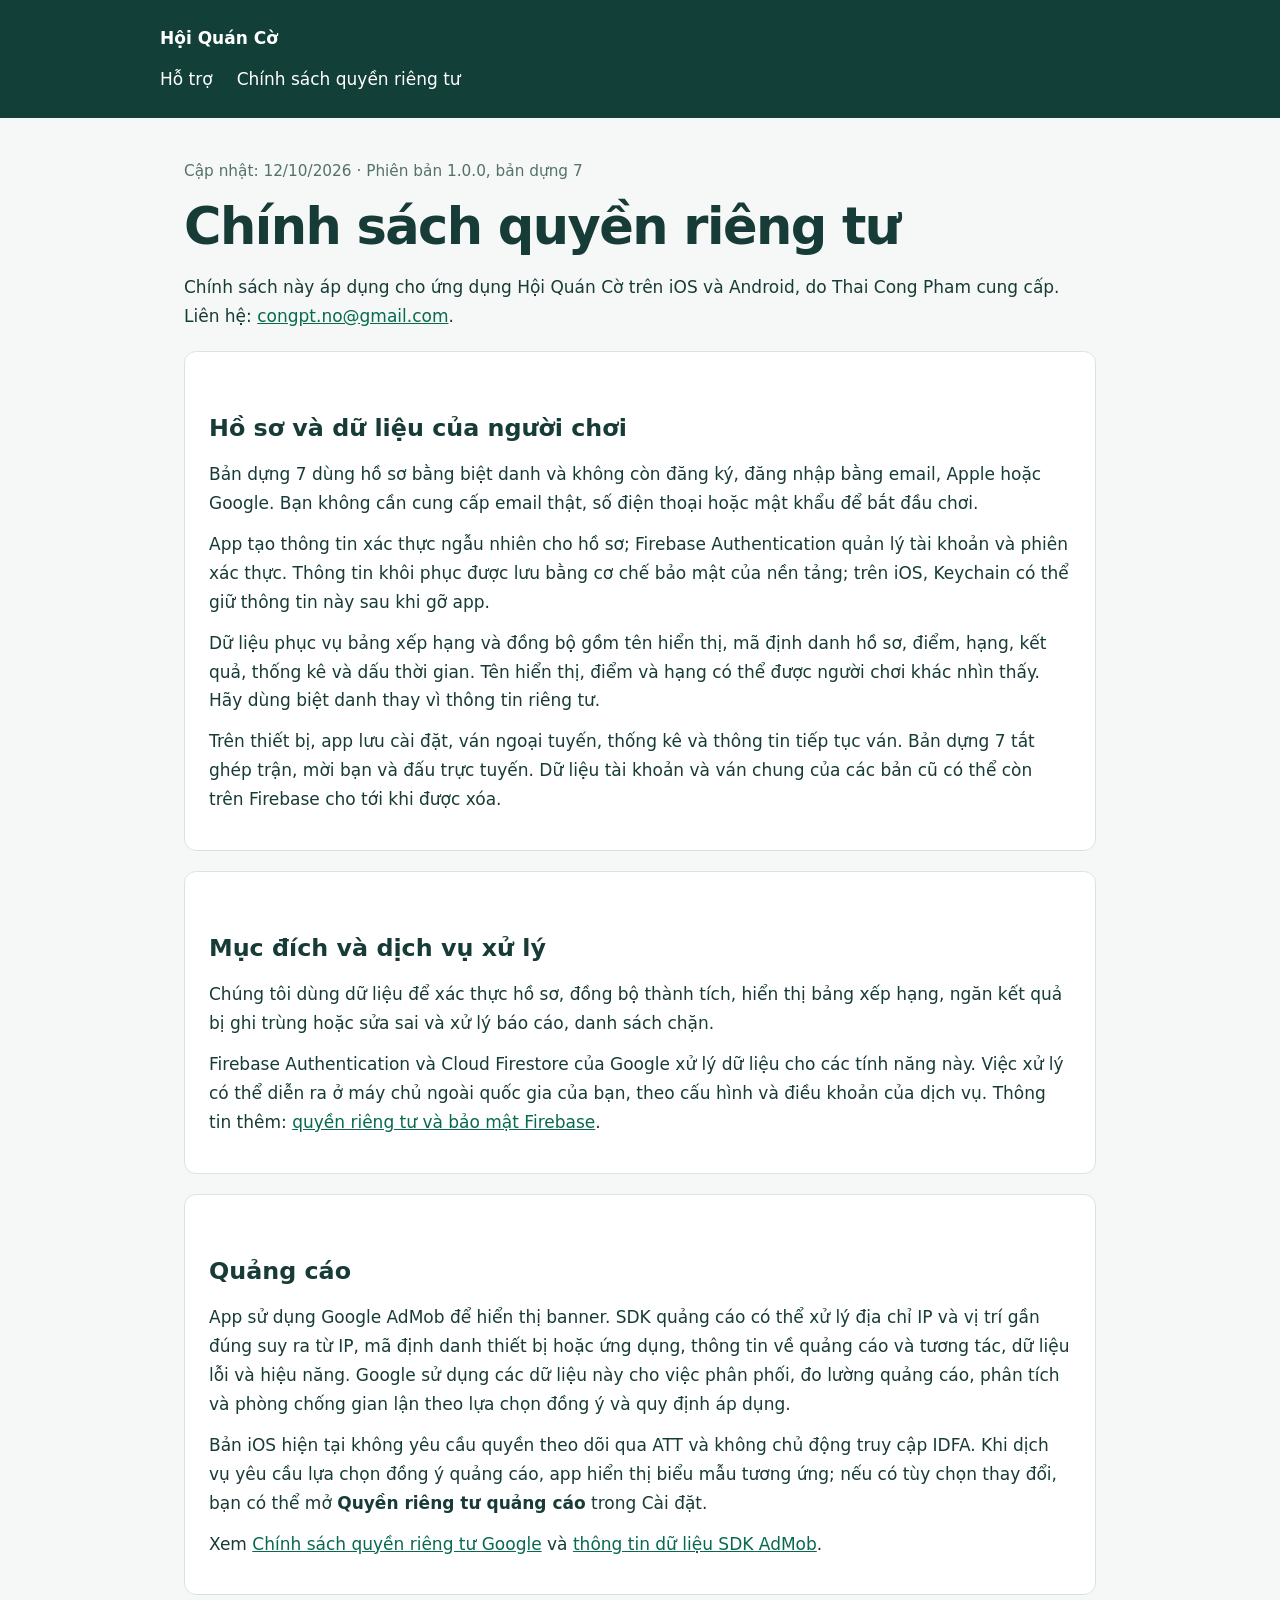
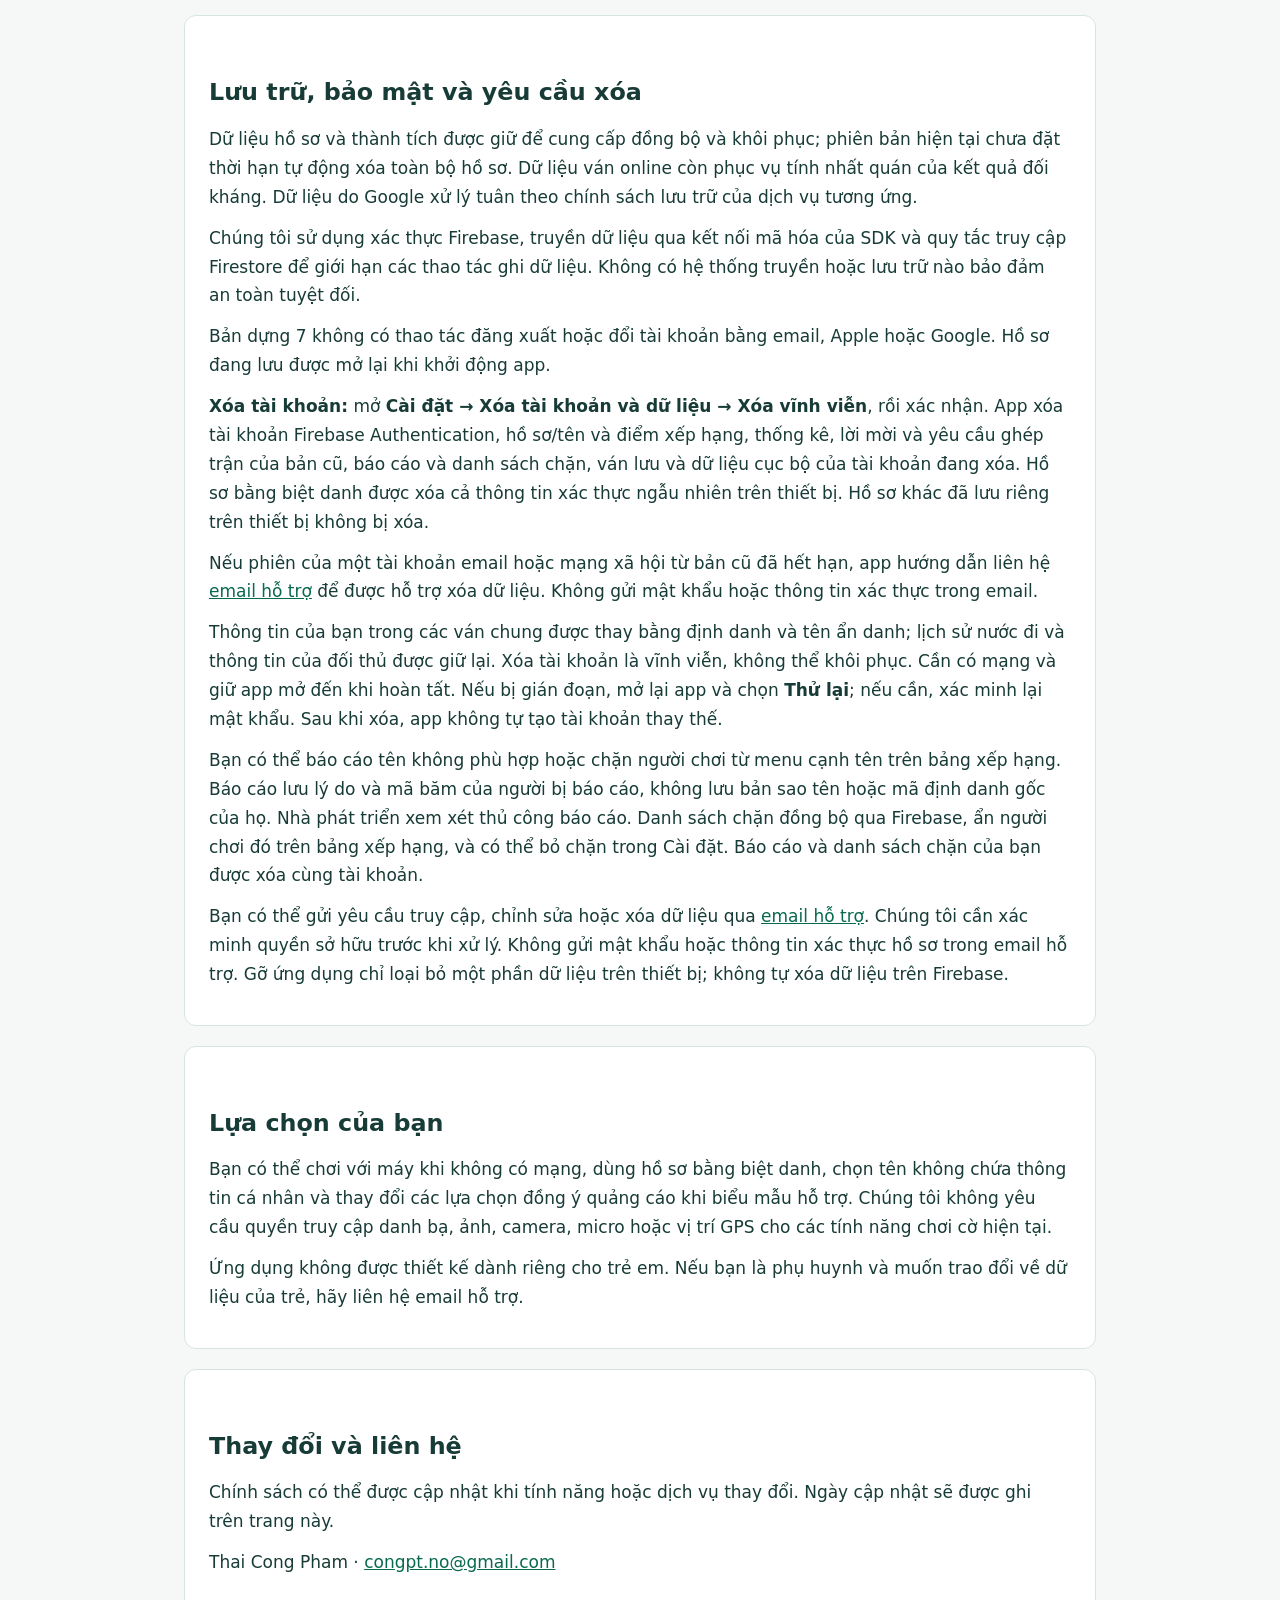
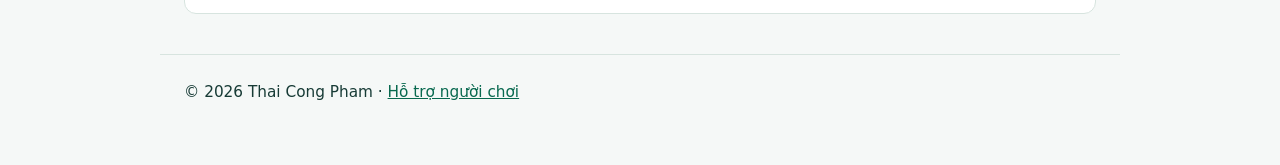
==== commit 2928e6a9: "Update Hoi Quan Co support and privacy for nickname-only offline build 7" ====
--- a/privacy.html
+++ b/privacy.html
@@ -1 +1 @@
-<!doctype html><html lang="vi"><head><meta charset="utf-8"><meta name="viewport" content="width=device-width,initial-scale=1"><title>Chính sách quyền riêng tư — Hội Quán Cờ</title><meta name="description" content="Dữ liệu người chơi, Firebase, quảng cáo AdMob và lựa chọn quyền riêng tư trong Hội Quán Cờ."><link rel="stylesheet" href="style.css"><link rel="icon" href="data:image/svg+xml,%3Csvg xmlns='http://www.w3.org/2000/svg' viewBox='0 0 32 32'%3E%3Crect width='32' height='32' rx='6' fill='%23123f37'/%3E%3Cpath d='M8 8h8v8H8zm8 8h8v8h-8z' fill='%23efcc73'/%3E%3C/svg%3E"></head><body><header><a href="./">Hội Quán Cờ</a><nav aria-label="Điều hướng"><a href="./">Hỗ trợ</a><a href="privacy.html" aria-current="page">Chính sách quyền riêng tư</a></nav></header><main><p class="meta">Cập nhật: 08/10/2026 · Bổ sung cho phiên bản 1.0.0, bản dựng 5</p><h1>Chính sách quyền riêng tư</h1><p>Chính sách này áp dụng cho ứng dụng Hội Quán Cờ trên iOS và Android, do Thai Cong Pham cung cấp. Liên hệ: <a href="mailto:congpt.no@gmail.com">congpt.no@gmail.com</a>.</p><section><h2>Tài khoản và dữ liệu của người chơi</h2><p>Từ bản dựng 5, bạn có thể đăng ký và đăng nhập bằng email/mật khẩu hoặc tiếp tục dùng hồ sơ bằng biệt danh. Email dùng để đăng nhập, gửi thư xác minh và hướng dẫn đặt lại mật khẩu; email không được hiển thị trên bảng xếp hạng hoặc cho đối thủ.</p><p>Firebase Authentication xử lý email và thông tin xác thực. Ứng dụng không lưu bản sao mật khẩu email trong dữ liệu người chơi, Firestore hoặc bộ nhớ cài đặt. Phiên đăng nhập được SDK Firebase quản lý trên thiết bị. Không gửi mật khẩu cho nhà phát triển qua email hỗ trợ.</p><p>Hồ sơ bằng biệt danh không yêu cầu email thật hoặc số điện thoại. App dùng thông tin xác thực ngẫu nhiên được lưu bằng cơ chế bảo mật của nền tảng; trên iOS, Keychain có thể giữ thông tin này sau khi gỡ app. Hồ sơ này được giữ riêng trên thiết bị khi bạn đăng xuất hoặc chuyển sang tài khoản email; thành tích không tự chuyển giữa hai hồ sơ.</p><p>Dữ liệu phục vụ tính năng trực tuyến gồm tên hiển thị, mã định danh tài khoản, điểm và hạng, kết quả và thống kê chơi, thông tin ghép trận, mã mời, nước đi, trạng thái ván và dấu thời gian. Tên hiển thị, điểm và hạng có thể được người chơi khác nhìn thấy. Hãy dùng biệt danh thay vì thông tin riêng tư.</p><p>Trên thiết bị, app lưu cài đặt, ván ngoại tuyến, thống kê và thông tin tiếp tục ván. Dữ liệu người chơi được giữ riêng theo từng hồ sơ để tránh trộn thành tích khi đổi tài khoản. Ván ngoại tuyến lưu trên máy không tự chuyển sang thiết bị khác.</p></section><section><h2>Mục đích và dịch vụ xử lý</h2><p>Chúng tôi dùng dữ liệu để xác thực hồ sơ, đồng bộ thành tích, khôi phục thành tích khi đăng nhập lại bằng email, tổ chức ván online, hiển thị bảng xếp hạng và ngăn kết quả bị ghi trùng hoặc sửa sai.</p><p>Firebase Authentication và Cloud Firestore của Google xử lý dữ liệu cho các tính năng này. Việc xử lý có thể diễn ra ở máy chủ ngoài quốc gia của bạn, theo cấu hình và điều khoản của dịch vụ. Thông tin thêm: <a href="https://firebase.google.com/support/privacy">quyền riêng tư và bảo mật Firebase</a>.</p></section><section><h2>Quảng cáo</h2><p>App sử dụng Google AdMob để hiển thị banner. SDK quảng cáo có thể xử lý địa chỉ IP và vị trí gần đúng suy ra từ IP, mã định danh thiết bị hoặc ứng dụng, thông tin về quảng cáo và tương tác, dữ liệu lỗi và hiệu năng. Google sử dụng các dữ liệu này cho việc phân phối, đo lường quảng cáo, phân tích và phòng chống gian lận theo lựa chọn đồng ý và quy định áp dụng.</p><p>Bản iOS hiện tại không yêu cầu quyền theo dõi qua ATT và không chủ động truy cập IDFA. Khi dịch vụ yêu cầu lựa chọn đồng ý quảng cáo, app hiển thị biểu mẫu tương ứng; nếu có tùy chọn thay đổi, bạn có thể mở <strong>Quyền riêng tư quảng cáo</strong> trong Cài đặt.</p><p>Xem <a href="https://policies.google.com/privacy">Chính sách quyền riêng tư Google</a> và <a href="https://developers.google.com/admob/ios/privacy/data-disclosure">thông tin dữ liệu SDK AdMob</a>.</p></section><section><h2>Lưu trữ, bảo mật và yêu cầu xóa</h2><p>Dữ liệu hồ sơ và thành tích được giữ để cung cấp đồng bộ và khôi phục; phiên bản hiện tại chưa đặt thời hạn tự động xóa toàn bộ hồ sơ. Dữ liệu ván online còn phục vụ tính nhất quán của kết quả đối kháng. Dữ liệu do Google xử lý tuân theo chính sách lưu trữ của dịch vụ tương ứng.</p><p>Chúng tôi sử dụng xác thực Firebase, truyền dữ liệu qua kết nối mã hóa của SDK và quy tắc truy cập Firestore để giới hạn các thao tác ghi dữ liệu. Không có hệ thống truyền hoặc lưu trữ nào bảo đảm an toàn tuyệt đối.</p><p><strong>Đăng xuất:</strong> từ bản dựng 5, mở <strong>Tài khoản → Đăng xuất</strong>. Thao tác này kết thúc phiên sử dụng trong app, dừng đồng bộ và trở về màn bắt đầu. Đăng xuất không xóa tài khoản hay dữ liệu trên Firebase. Dữ liệu lưu trên thiết bị của hồ sơ đó được giữ riêng và mở lại khi bạn đăng nhập đúng tài khoản. App không tự đăng nhập lại sau khi bạn chủ động đăng xuất. Hồ sơ bằng biệt danh có thể được mở lại bằng nút chơi trên thiết bị đó.</p><p><strong>Xóa tài khoản:</strong> từ bản dựng 4, mở <strong>Cài đặt → Xóa tài khoản và dữ liệu</strong>; bản dựng 5 còn có đường dẫn <strong>Tài khoản → Xóa tài khoản và dữ liệu → Xóa vĩnh viễn</strong>. Xác nhận thao tác; tài khoản email cần nhập lại mật khẩu hiện tại. App xóa tài khoản Firebase Authentication, hồ sơ/tên và điểm xếp hạng, thống kê, lời mời và yêu cầu ghép trận, báo cáo và danh sách chặn của bạn, ván lưu và dữ liệu cục bộ của tài khoản đang xóa. Hồ sơ bằng biệt danh được xóa cả thông tin xác thực ngẫu nhiên trên thiết bị. Hồ sơ khác đã lưu riêng trên thiết bị không bị xóa.</p><p>Thông tin của bạn trong các ván chung được thay bằng định danh và tên ẩn danh; lịch sử nước đi và thông tin của đối thủ được giữ lại. Xóa tài khoản là vĩnh viễn, không thể khôi phục. Cần có mạng và giữ app mở đến khi hoàn tất. Nếu bị gián đoạn, mở lại app và chọn <strong>Thử lại</strong>; nếu cần, xác minh lại mật khẩu. Sau khi xóa, app không tự tạo tài khoản thay thế.</p><p>Bạn có thể báo cáo tên không phù hợp hoặc chặn người chơi từ menu cạnh tên trên bảng xếp hạng và bàn chơi VS. Báo cáo lưu lý do và mã băm của người bị báo cáo, không lưu bản sao tên hoặc mã định danh gốc của họ. Nhà phát triển xem xét thủ công báo cáo. Danh sách chặn đồng bộ qua Firebase, ngăn ghép trận giữa hai tài khoản, và có thể bỏ chặn trong Cài đặt. Báo cáo và danh sách chặn của bạn được xóa cùng tài khoản.</p><p>Bạn có thể gửi yêu cầu truy cập, chỉnh sửa hoặc xóa dữ liệu qua <a href="mailto:congpt.no@gmail.com?subject=Yeu%20cau%20du%20lieu%20Hoi%20Quan%20Co">email hỗ trợ</a>. Chúng tôi cần xác minh quyền sở hữu trước khi xử lý. Không gửi mật khẩu hoặc thông tin xác thực hồ sơ trong email hỗ trợ. Gỡ ứng dụng chỉ loại bỏ một phần dữ liệu trên thiết bị; không tự xóa dữ liệu trên Firebase.</p></section><section><h2>Lựa chọn của bạn</h2><p>Bạn có thể chơi với máy khi không có mạng, chọn hồ sơ bằng biệt danh nếu không muốn cung cấp email, chọn tên không chứa thông tin cá nhân và thay đổi các lựa chọn đồng ý quảng cáo khi biểu mẫu hỗ trợ. Chúng tôi không yêu cầu quyền truy cập danh bạ, ảnh, camera, micro hoặc vị trí GPS cho các tính năng chơi cờ hiện tại.</p><p>Ứng dụng không được thiết kế dành riêng cho trẻ em. Nếu bạn là phụ huynh và muốn trao đổi về dữ liệu của trẻ, hãy liên hệ email hỗ trợ.</p></section><section><h2>Thay đổi và liên hệ</h2><p>Chính sách có thể được cập nhật khi tính năng hoặc dịch vụ thay đổi. Ngày cập nhật sẽ được ghi trên trang này.</p><p>Thai Cong Pham · <a href="mailto:congpt.no@gmail.com">congpt.no@gmail.com</a></p></section></main><footer>© 2026 Thai Cong Pham · <a href="./">Hỗ trợ người chơi</a></footer></body></html>
+<!doctype html><html lang="vi"><head><meta charset="utf-8"><meta name="viewport" content="width=device-width,initial-scale=1"><title>Chính sách quyền riêng tư — Hội Quán Cờ</title><meta name="description" content="Dữ liệu người chơi, Firebase, quảng cáo AdMob và lựa chọn quyền riêng tư trong Hội Quán Cờ."><link rel="stylesheet" href="style.css"><link rel="icon" href="data:image/svg+xml,%3Csvg xmlns='http://www.w3.org/2000/svg' viewBox='0 0 32 32'%3E%3Crect width='32' height='32' rx='6' fill='%23123f37'/%3E%3Cpath d='M8 8h8v8H8zm8 8h8v8h-8z' fill='%23efcc73'/%3E%3C/svg%3E"></head><body><header><a href="./">Hội Quán Cờ</a><nav aria-label="Điều hướng"><a href="./">Hỗ trợ</a><a href="privacy.html" aria-current="page">Chính sách quyền riêng tư</a></nav></header><main><p class="meta">Cập nhật: 12/10/2026 · Phiên bản 1.0.0, bản dựng 7</p><h1>Chính sách quyền riêng tư</h1><p>Chính sách này áp dụng cho ứng dụng Hội Quán Cờ trên iOS và Android, do Thai Cong Pham cung cấp. Liên hệ: <a href="mailto:congpt.no@gmail.com">congpt.no@gmail.com</a>.</p><section><h2>Hồ sơ và dữ liệu của người chơi</h2><p>Bản dựng 7 dùng hồ sơ bằng biệt danh và không còn đăng ký, đăng nhập bằng email, Apple hoặc Google. Bạn không cần cung cấp email thật, số điện thoại hoặc mật khẩu để bắt đầu chơi.</p><p>App tạo thông tin xác thực ngẫu nhiên cho hồ sơ; Firebase Authentication quản lý tài khoản và phiên xác thực. Thông tin khôi phục được lưu bằng cơ chế bảo mật của nền tảng; trên iOS, Keychain có thể giữ thông tin này sau khi gỡ app.</p><p>Dữ liệu phục vụ bảng xếp hạng và đồng bộ gồm tên hiển thị, mã định danh hồ sơ, điểm, hạng, kết quả, thống kê và dấu thời gian. Tên hiển thị, điểm và hạng có thể được người chơi khác nhìn thấy. Hãy dùng biệt danh thay vì thông tin riêng tư.</p><p>Trên thiết bị, app lưu cài đặt, ván ngoại tuyến, thống kê và thông tin tiếp tục ván. Bản dựng 7 tắt ghép trận, mời bạn và đấu trực tuyến. Dữ liệu tài khoản và ván chung của các bản cũ có thể còn trên Firebase cho tới khi được xóa.</p></section><section><h2>Mục đích và dịch vụ xử lý</h2><p>Chúng tôi dùng dữ liệu để xác thực hồ sơ, đồng bộ thành tích, hiển thị bảng xếp hạng, ngăn kết quả bị ghi trùng hoặc sửa sai và xử lý báo cáo, danh sách chặn.</p><p>Firebase Authentication và Cloud Firestore của Google xử lý dữ liệu cho các tính năng này. Việc xử lý có thể diễn ra ở máy chủ ngoài quốc gia của bạn, theo cấu hình và điều khoản của dịch vụ. Thông tin thêm: <a href="https://firebase.google.com/support/privacy">quyền riêng tư và bảo mật Firebase</a>.</p></section><section><h2>Quảng cáo</h2><p>App sử dụng Google AdMob để hiển thị banner. SDK quảng cáo có thể xử lý địa chỉ IP và vị trí gần đúng suy ra từ IP, mã định danh thiết bị hoặc ứng dụng, thông tin về quảng cáo và tương tác, dữ liệu lỗi và hiệu năng. Google sử dụng các dữ liệu này cho việc phân phối, đo lường quảng cáo, phân tích và phòng chống gian lận theo lựa chọn đồng ý và quy định áp dụng.</p><p>Bản iOS hiện tại không yêu cầu quyền theo dõi qua ATT và không chủ động truy cập IDFA. Khi dịch vụ yêu cầu lựa chọn đồng ý quảng cáo, app hiển thị biểu mẫu tương ứng; nếu có tùy chọn thay đổi, bạn có thể mở <strong>Quyền riêng tư quảng cáo</strong> trong Cài đặt.</p><p>Xem <a href="https://policies.google.com/privacy">Chính sách quyền riêng tư Google</a> và <a href="https://developers.google.com/admob/ios/privacy/data-disclosure">thông tin dữ liệu SDK AdMob</a>.</p></section><section><h2>Lưu trữ, bảo mật và yêu cầu xóa</h2><p>Dữ liệu hồ sơ và thành tích được giữ để cung cấp đồng bộ và khôi phục; phiên bản hiện tại chưa đặt thời hạn tự động xóa toàn bộ hồ sơ. Dữ liệu ván online còn phục vụ tính nhất quán của kết quả đối kháng. Dữ liệu do Google xử lý tuân theo chính sách lưu trữ của dịch vụ tương ứng.</p><p>Chúng tôi sử dụng xác thực Firebase, truyền dữ liệu qua kết nối mã hóa của SDK và quy tắc truy cập Firestore để giới hạn các thao tác ghi dữ liệu. Không có hệ thống truyền hoặc lưu trữ nào bảo đảm an toàn tuyệt đối.</p><p>Bản dựng 7 không có thao tác đăng xuất hoặc đổi tài khoản bằng email, Apple hoặc Google. Hồ sơ đang lưu được mở lại khi khởi động app.</p><p><strong>Xóa tài khoản:</strong> mở <strong>Cài đặt → Xóa tài khoản và dữ liệu → Xóa vĩnh viễn</strong>, rồi xác nhận. App xóa tài khoản Firebase Authentication, hồ sơ/tên và điểm xếp hạng, thống kê, lời mời và yêu cầu ghép trận của bản cũ, báo cáo và danh sách chặn, ván lưu và dữ liệu cục bộ của tài khoản đang xóa. Hồ sơ bằng biệt danh được xóa cả thông tin xác thực ngẫu nhiên trên thiết bị. Hồ sơ khác đã lưu riêng trên thiết bị không bị xóa.</p><p>Nếu phiên của một tài khoản email hoặc mạng xã hội từ bản cũ đã hết hạn, app hướng dẫn liên hệ <a href="mailto:congpt.no@gmail.com">email hỗ trợ</a> để được hỗ trợ xóa dữ liệu. Không gửi mật khẩu hoặc thông tin xác thực trong email.</p><p>Thông tin của bạn trong các ván chung được thay bằng định danh và tên ẩn danh; lịch sử nước đi và thông tin của đối thủ được giữ lại. Xóa tài khoản là vĩnh viễn, không thể khôi phục. Cần có mạng và giữ app mở đến khi hoàn tất. Nếu bị gián đoạn, mở lại app và chọn <strong>Thử lại</strong>; nếu cần, xác minh lại mật khẩu. Sau khi xóa, app không tự tạo tài khoản thay thế.</p><p>Bạn có thể báo cáo tên không phù hợp hoặc chặn người chơi từ menu cạnh tên trên bảng xếp hạng. Báo cáo lưu lý do và mã băm của người bị báo cáo, không lưu bản sao tên hoặc mã định danh gốc của họ. Nhà phát triển xem xét thủ công báo cáo. Danh sách chặn đồng bộ qua Firebase, ẩn người chơi đó trên bảng xếp hạng, và có thể bỏ chặn trong Cài đặt. Báo cáo và danh sách chặn của bạn được xóa cùng tài khoản.</p><p>Bạn có thể gửi yêu cầu truy cập, chỉnh sửa hoặc xóa dữ liệu qua <a href="mailto:congpt.no@gmail.com?subject=Yeu%20cau%20du%20lieu%20Hoi%20Quan%20Co">email hỗ trợ</a>. Chúng tôi cần xác minh quyền sở hữu trước khi xử lý. Không gửi mật khẩu hoặc thông tin xác thực hồ sơ trong email hỗ trợ. Gỡ ứng dụng chỉ loại bỏ một phần dữ liệu trên thiết bị; không tự xóa dữ liệu trên Firebase.</p></section><section><h2>Lựa chọn của bạn</h2><p>Bạn có thể chơi với máy khi không có mạng, dùng hồ sơ bằng biệt danh, chọn tên không chứa thông tin cá nhân và thay đổi các lựa chọn đồng ý quảng cáo khi biểu mẫu hỗ trợ. Chúng tôi không yêu cầu quyền truy cập danh bạ, ảnh, camera, micro hoặc vị trí GPS cho các tính năng chơi cờ hiện tại.</p><p>Ứng dụng không được thiết kế dành riêng cho trẻ em. Nếu bạn là phụ huynh và muốn trao đổi về dữ liệu của trẻ, hãy liên hệ email hỗ trợ.</p></section><section><h2>Thay đổi và liên hệ</h2><p>Chính sách có thể được cập nhật khi tính năng hoặc dịch vụ thay đổi. Ngày cập nhật sẽ được ghi trên trang này.</p><p>Thai Cong Pham · <a href="mailto:congpt.no@gmail.com">congpt.no@gmail.com</a></p></section></main><footer>© 2026 Thai Cong Pham · <a href="./">Hỗ trợ người chơi</a></footer></body></html>
